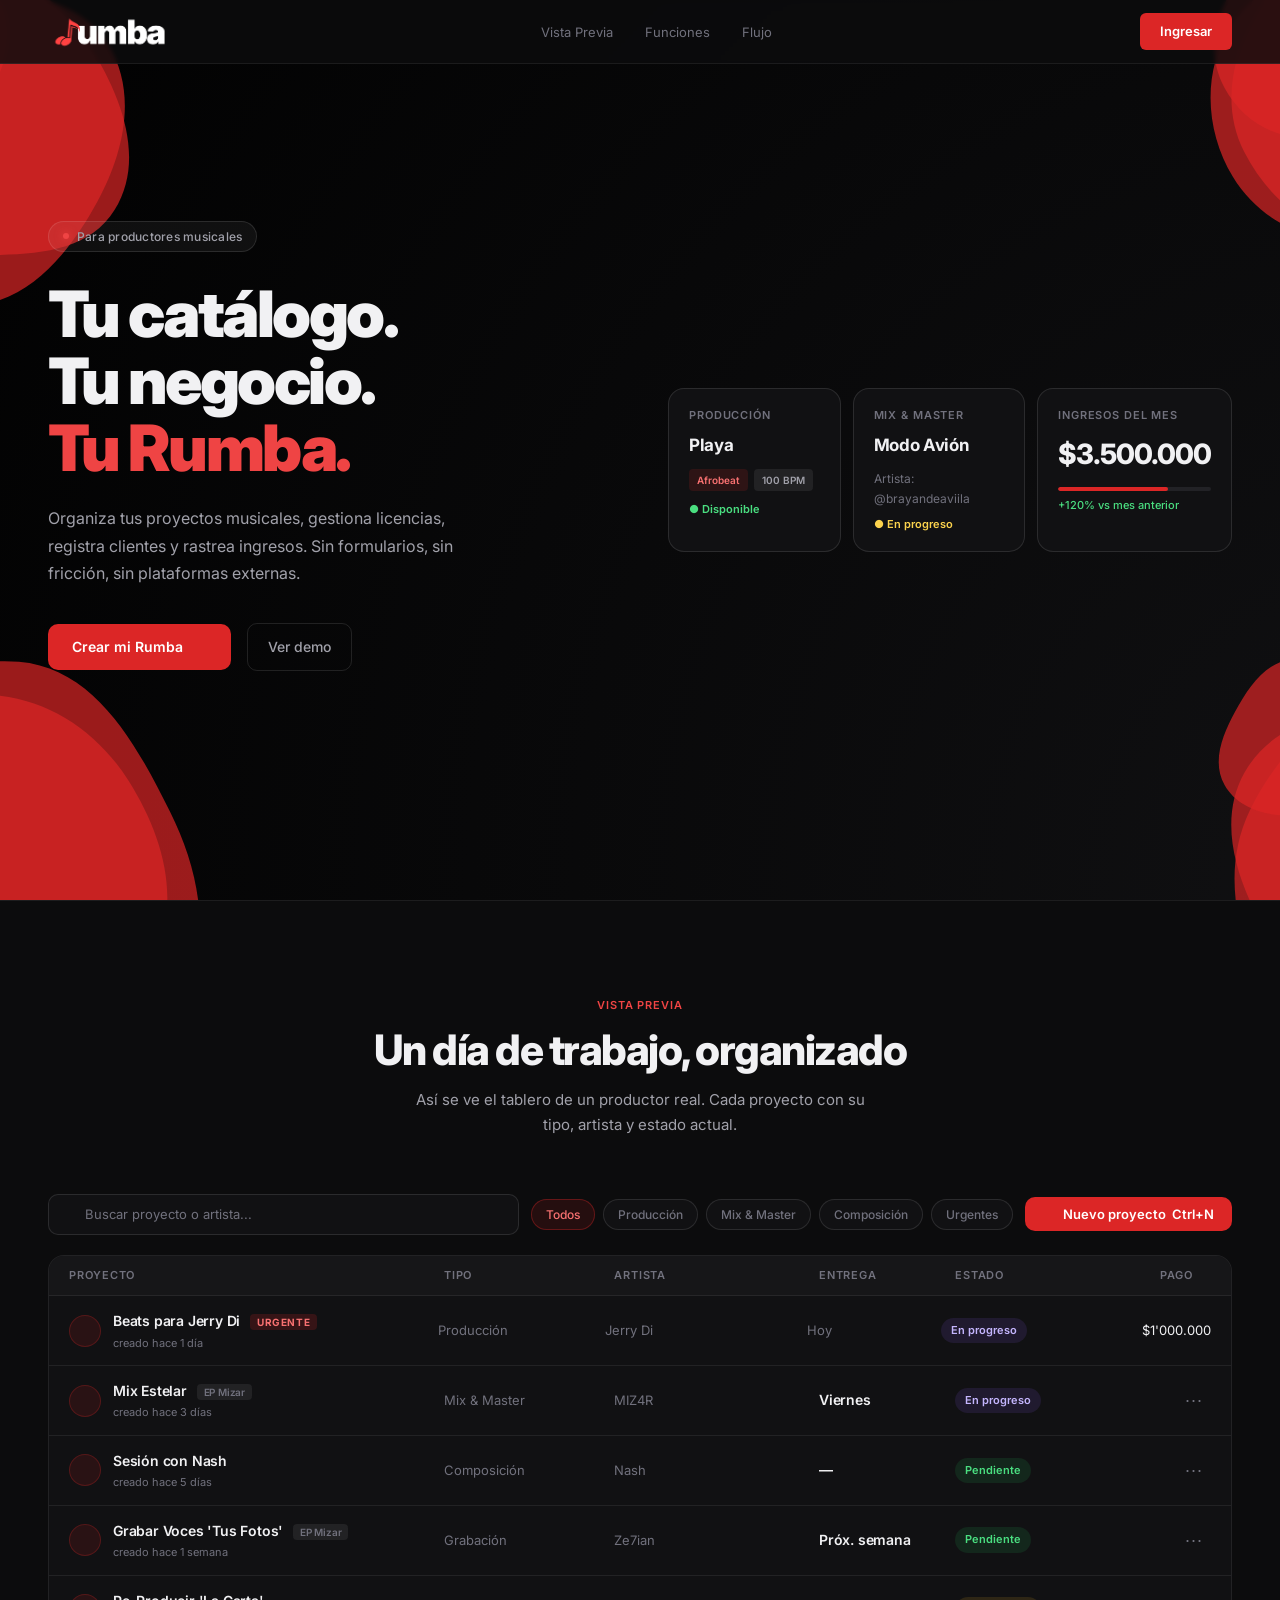
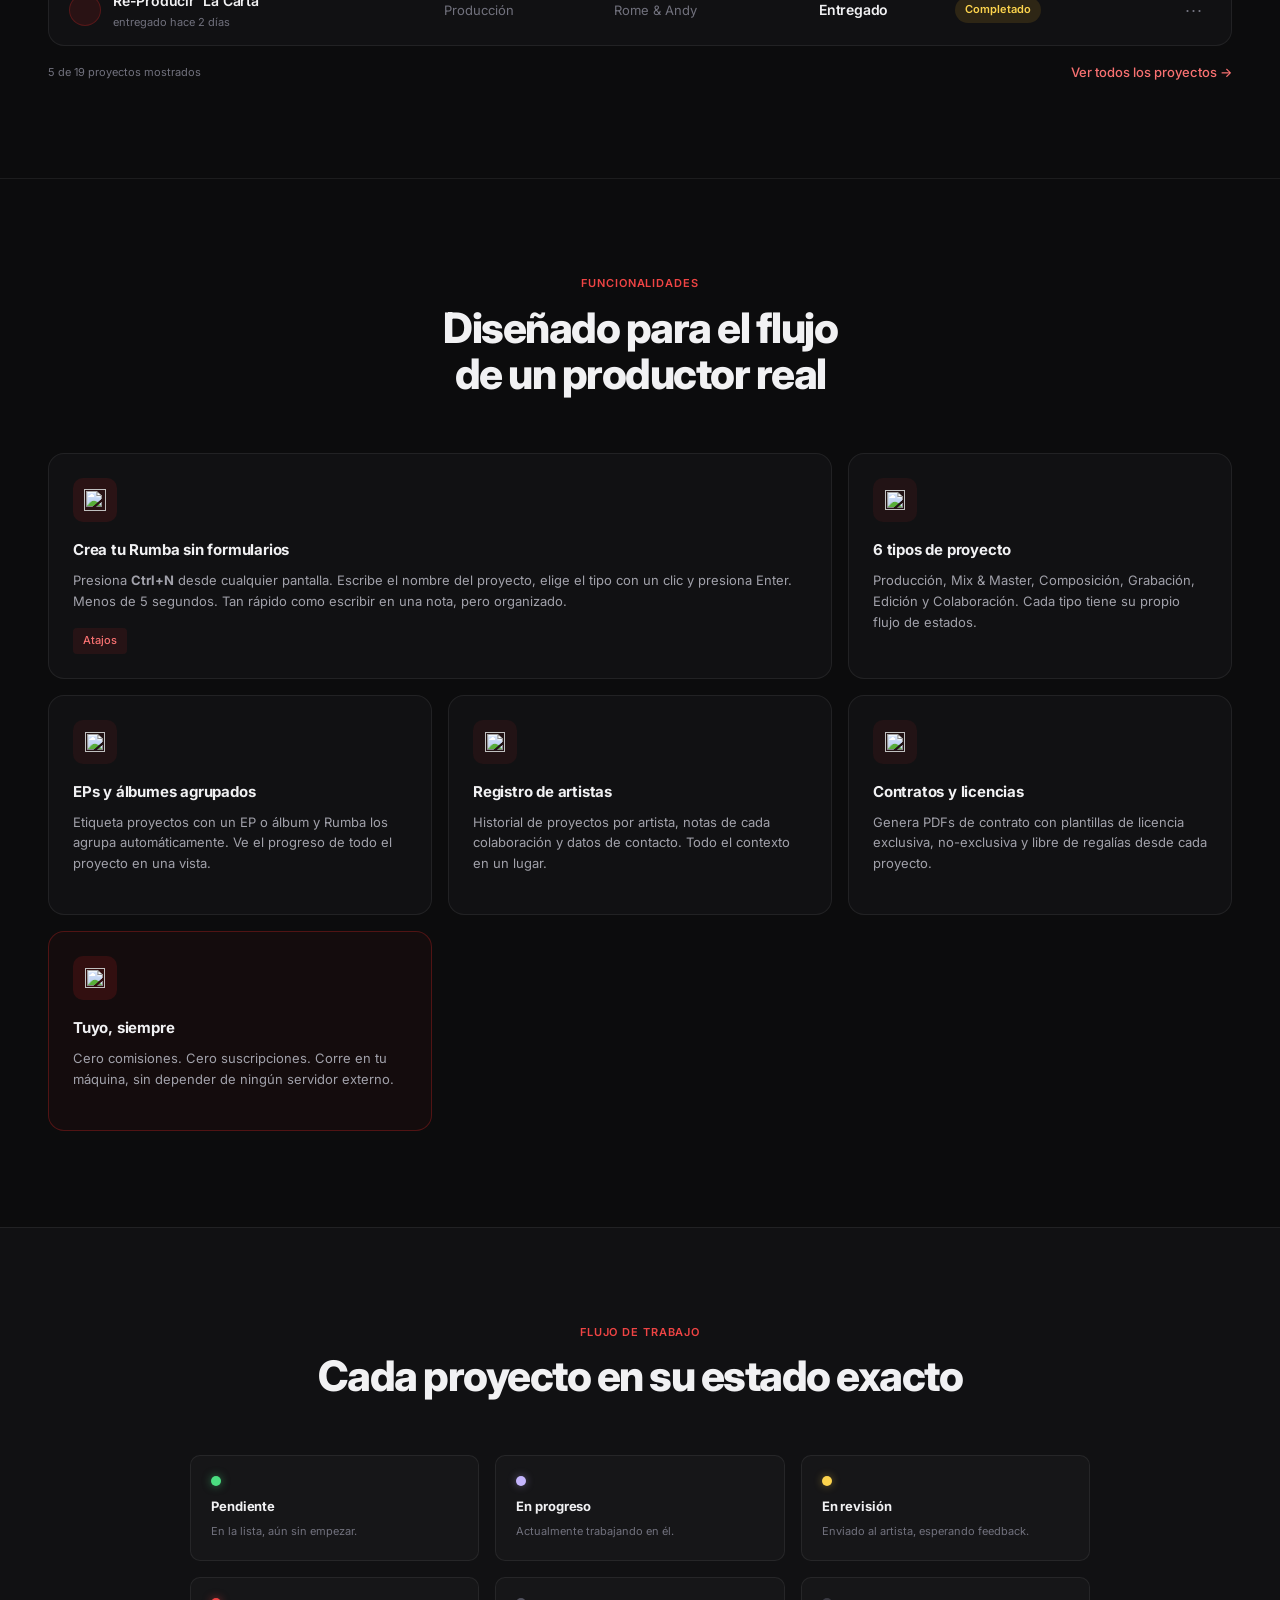
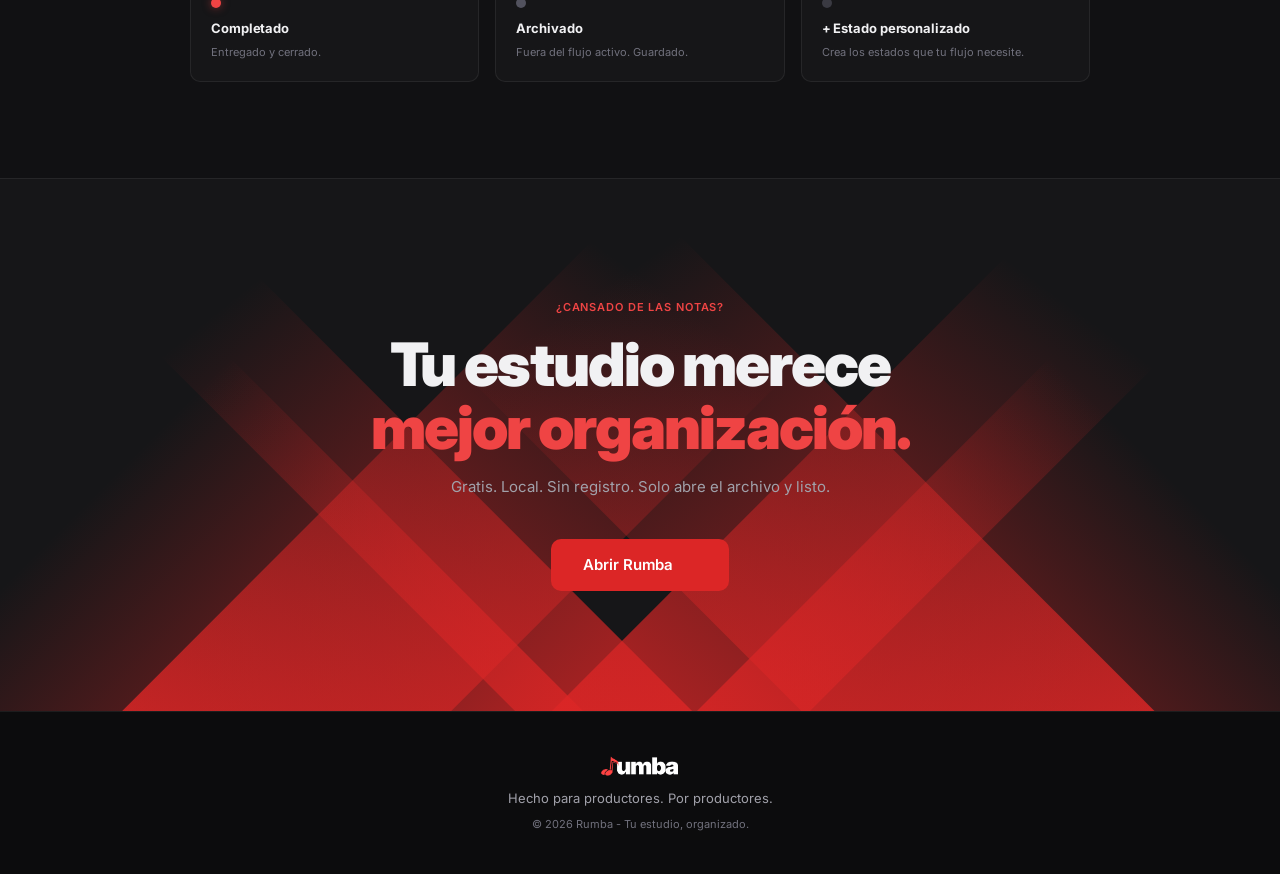
==== Rumba v1/index.html @ 4df3c46f "Primer commit - estructura inicial del proyecto" ====
<!DOCTYPE html>
<html lang="es">

<head>
  <meta charset="UTF-8" />
  <meta name="viewport" content="width=device-width, initial-scale=1.0" />
  <title>Rumba</title>
  <link href="https://fonts.googleapis.com/css2?family=Inter:wght@300;400;500;600;700;900&display=swap"
    rel="stylesheet" />
  <link rel="stylesheet" href="style.css" />
  <link rel="shortcut icon" href="favicon.png" type="image/x-icon">
</head>

<body>

  <!-- NAV -->
  <nav class="nav">
    <a href="#" class="nav-logo">
      <img class="logo-img" src="logo.png" alt="Rumba" />
    </a>
    <ul class="nav-links">
      <li><a href="#demo">Vista Previa</a></li>
      <li><a href="#features">Funciones</a></li>
      <li><a href="#states">Flujo</a></li>
    </ul>
    <a href="login.html" class="nav-cta">Ingresar</a>
    <button class="nav-hamburger" aria-label="Menú">&#9776;</button>
  </nav>

  <!-- HERO -->
  <section class="hero">
    <div class="hero-content">

      <div class="hero-badge">
        <span class="badge-dot"></span>
        <span>Para productores musicales</span>
      </div>

      <h1 class="hero-title">
        Tu catálogo.<br />
        Tu negocio.<br />
        <em>Tu Rumba.</em>
      </h1>

      <p class="hero-subtitle">
        Organiza tus proyectos musicales, gestiona licencias, registra clientes
        y rastrea ingresos. Sin formularios, sin fricción, sin plataformas externas.
      </p>

      <div class="hero-actions">
        <a href="login.html" class="btn-primary">
          <span>Crear mi Rumba</span>
          <img src="https://img.icons8.com/material/16/FFFFFF/chevron-right.png" alt=""
            style="width:16px;height:16px;" />
        </a>
        <a href="#demo" class="btn-ghost">Ver demo</a>
      </div>


    </div>

    <!-- nuevas tarjetas hero -->
    <div class="hero-visual">

      <div class="card-float card-1">
        <div class="label-eyebrow">Producción</div>
        <div class="card-beat-name">Playa</div>
        <div class="flex-row-wrap">
          <span class="tag tag-genre">Afrobeat</span>
          <span class="tag tag-bpm">100 BPM</span>
        </div>
        <div class="card-status status-available">● Disponible</div>
      </div>

      <div class="card-float card-2">
        <div class="label-eyebrow">Mix & Master</div>
        <div class="card-beat-name">Modo Avión</div>
        <div class="card-client">Artista: @brayandeaviila</div>
        <div class="card-status status-licensed">● En progreso</div>
      </div>

      <div class="card-float card-3">
        <div class="label-eyebrow">Ingresos del mes</div>
        <div class="card-stat-num">$3.500.000</div>
        <div class="card-stat-bar">
          <div class="bar-fill"></div>
        </div>
        <div class="card-stat-sub">+120% vs mes anterior</div>
      </div>

    </div>
  </section>

  <!-- VISTA PREVIA -->
  <!-- Demostracion (nada funcional) -->
  <section class="catalog-section" id="demo">
    <div class="section-header">
      <p class="label-eyebrow">Vista previa</p>
      <h2 class="section-title">Un día de trabajo, organizado</h2>
      <p class="section-desc">Así se ve el tablero de un productor real. Cada proyecto con su tipo, artista y estado
        actual.</p>
    </div>

    <div class="catalog-toolbar">
      <div class="search-bar">
        <img src="https://img.icons8.com/material/14/A1A1AA/search--v1.png" alt="" style="width:14px;height:14px;" />
        <span>Buscar proyecto o artista...</span>
      </div>
      <div class="filter-pills">
        <button class="pill pill-active">Todos</button>
        <button class="pill">Producción</button>
        <button class="pill">Mix & Master</button>
        <button class="pill">Composición</button>
        <button class="pill">Urgentes</button>
      </div>
      <!-- funcionlidad estrella  -->
      <button class="btn-add">
        <img src="https://img.icons8.com/material/14/FFFFFF/plus-math--v1.png" alt="" style="width:14px;height:14px;" />
        Nuevo proyecto
        <span class="kbd">Ctrl+N</span>
      </button>
    </div>

    <!-- tabla ejemplo catálogo -->
    <div class="catalog-table">
      <div class="table-head">
        <span>Proyecto</span>
        <span>Tipo</span>
        <span>Artista</span>
        <span>Entrega</span>
        <span>Estado</span>
        <span>Pago</span>
      </div>

      <!-- ejemplo proyecto urgente -->
      <div class="table-row">
        <div class="beat-info">
          <button class="play-btn" aria-label="Ver">
            <img src="https://img.icons8.com/material/10/F87171/music--v1.png" alt="" style="width:10px;height:10px;" />
          </button>
          <div>
            <div class="text-bold-sm">Beats para Jerry Di <span class="badge-urgent">Urgente</span></div>
            <div class="text-xs-muted beat-sub">creado hace 1 día</div>
          </div>
        </div>
        <span class="cell-muted">Producción</span>
        <span class="cell-muted">Jerry Di</span>
        <span class="cell-muted">Hoy</span>
        <span><span class="status-badge negotiation">En progreso</span></span>
        <span class="cell-cash">$1'000.000</span>
      </div>

      <!-- ejemplo proyecto mezcla master -->
      <div class="table-row">
        <div class="beat-info">
          <button class="play-btn" aria-label="Ver">
            <img src="https://img.icons8.com/material/10/F87171/music--v1.png" alt="" style="width:10px;height:10px;" />
          </button>
          <div>
            <div class="text-bold-sm">Mix Estelar <span class="badge-ep">EP Mizar</span></div>
            <div class="text-xs-muted beat-sub">creado hace 3 días</div>
          </div>
        </div>
        <span class="cell-muted">Mix & Master</span>
        <span class="cell-muted">MIZ4R</span>
        <span class="text-bold-sm">Viernes</span>
        <span><span class="status-badge negotiation">En progreso</span></span>
        <span class="cell-actions"><button class="action-btn">···</button></span>
      </div>

      <!-- ejemplo proyecto composición -->
      <div class="table-row">
        <div class="beat-info">
          <button class="play-btn" aria-label="Ver">
            <img src="https://img.icons8.com/material/10/F87171/music--v1.png" alt="" style="width:10px;height:10px;" />
          </button>
          <div>
            <div class="text-bold-sm">Sesión con Nash</div>
            <div class="text-xs-muted beat-sub">creado hace 5 días</div>
          </div>
        </div>
        <span class="cell-muted">Composición</span>
        <span class="cell-muted">Nash</span>
        <span class="text-bold-sm">—</span>
        <span><span class="status-badge available">Pendiente</span></span>
        <span class="cell-actions"><button class="action-btn">···</button></span>
      </div>

      <!-- ejemplo proyecto grabación -->
      <div class="table-row">
        <div class="beat-info">
          <button class="play-btn" aria-label="Ver">
            <img src="https://img.icons8.com/material/10/F87171/music--v1.png" alt="" style="width:10px;height:10px;" />
          </button>
          <div>
            <div class="text-bold-sm">Grabar Voces 'Tus Fotos' <span class="badge-ep">EP Mizar</span></div>
            <div class="text-xs-muted beat-sub">creado hace 1 semana</div>
          </div>
        </div>
        <span class="cell-muted">Grabación</span>
        <span class="cell-muted">Ze7ian</span>
        <span class="text-bold-sm">Próx. semana</span>
        <span><span class="status-badge available">Pendiente</span></span>
        <span class="cell-actions"><button class="action-btn">···</button></span>
      </div>

      <!-- entregado -->
      <div class="table-row">
        <div class="beat-info">
          <button class="play-btn" aria-label="Ver">
            <img src="https://img.icons8.com/material/10/F87171/music--v1.png" alt="" style="width:10px;height:10px;" />
          </button>
          <div>
            <div class="text-bold-sm">Re-Producir 'La Carta'</div>
            <div class="text-xs-muted beat-sub">entregado hace 2 días</div>
          </div>
        </div>
        <span class="cell-muted">Producción</span>
        <span class="cell-muted">Rome & Andy</span>
        <span class="text-bold-sm">Entregado</span>
        <span><span class="status-badge licensed">Completado</span></span>
        <span class="cell-actions"><button class="action-btn">···</button></span>
      </div>

    </div>

    <div class="catalog-footer">
      <span class="text-xs-muted">5 de 19 proyectos mostrados</span>
      <a href="#" class="link-more">Ver todos los proyectos →</a>
    </div>
  </section>

  <!-- funcionalidades -->
  <section class="features-section" id="features">
    <div class="section-header">
      <p class="label-eyebrow">Funcionalidades</p>
      <h2 class="section-title">Diseñado para el flujo<br />de un productor real</h2>
    </div>

    <div class="features-grid">

      <!-- control n -->
      <div class="feat-card feat-large">
        <div class="feat-icon-wrap" style="background:rgba(220,38,38,0.12);">
          <img src="https://img.icons8.com/material/22/DC2626/lightning-bolt--v1.png" alt=""
            style="width:22px;height:22px;" />
        </div>
        <h3>Crea tu Rumba sin formularios</h3>
        <p>Presiona <strong>Ctrl+N</strong> desde cualquier pantalla. Escribe el nombre del proyecto, elige el tipo con
          un clic y presiona Enter. Menos de 5 segundos. Tan rápido como escribir en una nota, pero organizado.</p>
        <div class="flex-row-wrap feat-tag-row">
          <span class="ftag">Atajos</span>
        </div>
      </div>

      <!-- 6 tipos de tarea -->
      <div class="feat-card">
        <div class="feat-icon-wrap" style="background:rgba(220,38,38,0.08);">
          <img src="https://img.icons8.com/material/20/DC2626/web-design--v1.png" alt=""
            style="width:20px;height:20px;" />
        </div>
        <h3>6 tipos de proyecto</h3>
        <p>Producción, Mix & Master, Composición, Grabación, Edición y Colaboración. Cada tipo tiene su propio flujo de
          estados.</p>
      </div>

      <!-- agrupación por EP o Album -->
      <div class="feat-card">
        <div class="feat-icon-wrap" style="background:rgba(220,38,38,0.08);">
          <img src="https://img.icons8.com/material/20/DC2626/stack-of-paper--v1.png" alt=""
            style="width:20px;height:20px;" />
        </div>
        <h3>EPs y álbumes agrupados</h3>
        <p>Etiqueta proyectos con un EP o álbum y Rumba los agrupa automáticamente. Ve el progreso de todo el proyecto
          en una vista.</p>
      </div>

      <!-- clientes -->
      <div class="feat-card">
        <div class="feat-icon-wrap" style="background:rgba(220,38,38,0.08);">
          <img src="https://img.icons8.com/material/20/DC2626/conference-call--v1.png" alt=""
            style="width:20px;height:20px;" />
        </div>
        <h3>Registro de artistas</h3>
        <p>Historial de proyectos por artista, notas de cada colaboración y datos de contacto. Todo el contexto en un
          lugar.</p>
      </div>

      <!-- licencias -->
      <div class="feat-card">
        <div class="feat-icon-wrap" style="background:rgba(220,38,38,0.08);">
          <img src="https://img.icons8.com/material/20/DC2626/google-docs--v1.png" alt=""
            style="width:20px;height:20px;" />
        </div>
        <h3>Contratos y licencias</h3>
        <p>Genera PDFs de contrato con plantillas de licencia exclusiva, no-exclusiva y libre de regalías desde cada
          proyecto.</p>
      </div>

      <!-- local (aún está por replantearse) -->
      <div class="feat-card feat-highlight">
        <div class="feat-icon-wrap" style="background:rgba(220,38,38,0.15);">
          <img src="https://img.icons8.com/material/20/DC2626/star--v1.png" alt="" style="width:20px;height:20px;" />
        </div>
        <h3>Tuyo, siempre</h3>
        <p>Cero comisiones. Cero suscripciones. Corre en tu máquina, sin depender de ningún servidor externo.</p>
      </div>

    </div>
  </section>

  <!-- ESTADOS DEL FLUJO DE TRABAJO -->
  <section class="states-section" id="states">
    <div class="section-header">
      <p class="label-eyebrow">Flujo de trabajo</p>
      <h2 class="section-title">Cada proyecto en su estado exacto</h2>
    </div>
    <div class="states-grid">
      <div class="state-card">
        <div class="state-dot dot-available"></div>
        <div class="state-name">Pendiente</div>
        <div class="text-xs-muted">En la lista, aún sin empezar.</div>
      </div>
      <div class="state-card">
        <div class="state-dot dot-negotiation"></div>
        <div class="state-name">En progreso</div>
        <div class="text-xs-muted">Actualmente trabajando en él.</div>
      </div>
      <div class="state-card">
        <div class="state-dot dot-licensed"></div>
        <div class="state-name">En revisión</div>
        <div class="text-xs-muted">Enviado al artista, esperando feedback.</div>
      </div>
      <div class="state-card">
        <div class="state-dot dot-exclusive"></div>
        <div class="state-name">Completado</div>
        <div class="text-xs-muted">Entregado y cerrado.</div>
      </div>
      <div class="state-card">
        <div class="state-dot dot-retired"></div>
        <div class="state-name">Archivado</div>
        <div class="text-xs-muted">Fuera del flujo activo. Guardado.</div>
      </div>
      <div class="state-card">
        <div class="state-dot dot-custom"></div>
        <div class="state-name">+ Estado personalizado</div>
        <div class="text-xs-muted">Crea los estados que tu flujo necesite.</div>
      </div>
    </div>
  </section>

  <!-- CTA FINAL -->
  <section class="cta-section">
    <div class="cta-content">
      <p class="label-eyebrow">¿Cansado de las notas?</p>
      <h2 class="cta-title">Tu estudio merece<br /><em>mejor organización.</em></h2>
      <p class="cta-desc">Gratis. Local. Sin registro. Solo abre el archivo y listo.</p>
      <div class="cta-actions">
        <a href="#" class="btn-primary btn-large">
          <span>Abrir Rumba</span>
          <img src="https://img.icons8.com/material/16/FFFFFF/chevron-right.png" alt=""
            style="width:16px;height:16px;" />
        </a>
      </div>
    </div>
  </section>

  <!-- FOOTER -->
  <footer class="footer">
    <a href="#" class="footer-logo">
      <img class="logo-img" src="logo.png" alt="Rumba" />
    </a>
    <p class="footer-tagline">Hecho para productores. Por productores.</p>
    <p class="footer-copy">© 2026 Rumba - Tu estudio, organizado.</p>
  </footer>

</body>

</html>
---- Rumba v1/style.css ----
/* ============================================
   RUMBA — style.css
   ============================================ */

/* --- VARIABLES & RESET --- */
:root {
  --red-600: #DC2626;
  --red-500: #EF4444;
  --red-400: #F87171;

  --gray-950: #0C0C0D;
  --gray-900: #111113;
  --gray-850: #161618;
  --gray-800: #1C1C1F;
  --gray-750: #222226;
  --gray-600: #3A3A42;
  --gray-500: #52525E;
  --gray-400: #71717D;
  --gray-300: #A1A1AA;

  --bg: var(--gray-950);
  --bg-card: var(--gray-900);
  --bg-surface: var(--gray-850);
  --bg-hover: var(--gray-800);
  --border: rgba(255, 255, 255, 0.07);
  --border-mid: rgba(255, 255, 255, 0.11);
  --text-primary: #F1F1F3;
  --text-secondary: var(--gray-300);
  --text-muted: var(--gray-400);
  --accent: var(--red-600);
  --accent-hover: var(--red-500);

  --available-bg: rgba(34, 197, 94, 0.12);
  --available-text: #4ADE80;
  --licensed-bg: rgba(251, 191, 36, 0.12);
  --licensed-text: #FCD34D;
  --exclusive-bg: rgba(220, 38, 38, 0.14);
  --exclusive-text: #F87171;
  --negotiation-bg: rgba(139, 92, 246, 0.12);
  --negotiation-text: #C4B5FD;

  --font: 'Inter', sans-serif;
  --section-pad: 96px 48px;
  --radius-sm: 6px;
  --radius-md: 10px;
  --radius-lg: 16px;
}

*,
*::before,
*::after {
  box-sizing: border-box;
  margin: 0;
  padding: 0;
}

html {
  scroll-behavior: smooth;
}

body {
  font-family: var(--font);
  background: var(--bg);
  color: var(--text-primary);
  font-size: 15px;
  line-height: 1.6;
  -webkit-font-smoothing: antialiased;
  overflow-x: hidden;
}

a {
  text-decoration: none;
  color: inherit;
}

ul {
  list-style: none;
}


/* --- CLASES GLOBALES REUTILIZABLES --- */

/* Etiqueta superior: eyebrow de sección y label de card */
.label-eyebrow {
  font-size: 11px;
  font-weight: 600;
  text-transform: uppercase;
  letter-spacing: 0.08em;
  color: var(--text-muted);
  margin-bottom: 8px;
}

/* Texto bold pequeño: títulos de beat y precios en tabla */
.text-bold-sm {
  font-size: 14px;
  font-weight: 600;
  letter-spacing: -0.2px;
}

/* Texto pequeño muted: subtítulos, conteos, info secundaria */
.text-xs-muted {
  font-size: 11px;
  color: var(--text-muted);
  line-height: 1.5;
}

/* Fila flex con wrap: tags de card y tags de features */
.flex-row-wrap {
  display: flex;
  flex-wrap: wrap;
  gap: 6px;
  margin-bottom: 10px;
}

/* Logo imagen: nav, footer y hero — solo sobreescribe height donde necesites */
.logo-img {
  width: auto;
  display: block;
}


/* --- NAV --- */
.nav {
  position: fixed;
  top: 0;
  left: 0;
  right: 0;
  z-index: 100;
  display: flex;
  align-items: center;
  justify-content: space-between;
  padding: 0 48px;
  height: 64px;
  background: rgba(12, 12, 13, 0.85);
  backdrop-filter: blur(2px);
  -webkit-backdrop-filter: blur(2px);
  border-bottom: 1px solid var(--border);
}

.nav-logo .logo-img {
  height: 40px;
}

.nav-links {
  display: flex;
  gap: 32px;
}

.nav-links a {
  font-size: 13px;
  color: var(--text-muted);
  transition: color 0.1s;
}

.nav-links a:hover {
  color: var(--text-primary);
}

.nav-hamburger {
  display: none;
  background: none;
  border: none;
  color: var(--text-primary);
  font-size: 20px;
  cursor: pointer;
}


/* --- BOTONES --- */
.nav-cta,
.btn-primary,
.btn-add {
  font-family: Inter;
  font-weight: 600;
  background: var(--accent);
  color: #fff;
  border: none;
  cursor: pointer;
  transition: background 0.1s;
}

.nav-cta:hover,
.btn-primary:hover,
.btn-add:hover {
  background: var(--accent-hover);
}

.nav-cta {
  font-size: 13px;
  padding: 8px 20px;
  border-radius: var(--radius-sm);
}

.btn-primary {
  display: inline-flex;
  align-items: center;
  gap: 8px;
  font-size: 14px;
  padding: 12px 24px;
  border-radius: var(--radius-md);
}

.btn-primary.btn-large {
  font-size: 15px;
  padding: 14px 32px;
}

.btn-add {
  display: flex;
  align-items: center;
  gap: 6px;
  font-size: 13px;
  padding: 9px 18px;
  border-radius: var(--radius-md);
  white-space: nowrap;
}

.btn-ghost {
  font-size: 14px;
  font-weight: 500;
  padding: 12px 20px;
  color: var(--text-secondary);
  background: transparent;
  border: 1px solid var(--border-mid);
  border-radius: var(--radius-md);
  transition: color 0.2s, border-color 0.2s, background 0.2s;
}

.btn-ghost:hover {
  color: var(--text-primary);
  border-color: var(--gray-600);
  background: rgba(255, 255, 255, 0.04);
}


/* --- HERO --- */
/* backgroundimg1: 16:9, mínimo 1920×1080px */
.hero {
  position: relative;
  min-height: 100vh;
  display: flex;
  align-items: center;
  padding: 120px 48px 80px;
  gap: 60px;
  overflow: hidden;
  background: url('backgroundimg1.svg') center/cover no-repeat;
}

.hero-content {
  position: relative;
  z-index: 1;
  flex: 1;
  max-width: 560px;
}

.hero-badge {
  display: inline-flex;
  align-items: center;
  gap: 8px;
  font-size: 12px;
  font-weight: 500;
  letter-spacing: 0.02em;
  color: var(--text-secondary);
  background: rgba(255, 255, 255, 0.05);
  border: 1px solid var(--border-mid);
  padding: 5px 14px;
  border-radius: 20px;
  margin-bottom: 28px;
}

.badge-dot {
  width: 6px;
  height: 6px;
  border-radius: 50%;
  background: var(--red-500);
  box-shadow: 0 0 8px var(--red-500);
}

.hero-title {
  font-size: clamp(42px, 5vw, 68px);
  font-weight: 900;
  line-height: 1.05;
  letter-spacing: -2.5px;
  margin-bottom: 24px;
}

.hero-title em {
  font-style: normal;
  color: var(--red-500);
}

.hero-subtitle {
  font-size: 16px;
  color: var(--text-secondary);
  line-height: 1.7;
  max-width: 440px;
  margin-bottom: 36px;
}

.hero-actions {
  display: flex;
  align-items: center;
  gap: 16px;
  margin-bottom: 48px;
}

.hero-stats {
  display: flex;
  align-items: center;
}

.hstat {
  display: flex;
  flex-direction: column;
  padding: 0 28px;
}

.hstat:first-child {
  padding-left: 0;
}

.hstat strong {
  font-size: 24px;
  font-weight: 700;
  letter-spacing: -0.5px;
}

.hstat span {
  font-size: 12px;
  color: var(--text-muted);
  margin-top: 2px;
}

.hstat-divider {
  width: 1px;
  height: 36px;
  background: var(--border-mid);
}

/* Bloque logo + frase hero */
.hero-visual-logo {
  margin-top: 15px;
  display: flex;
  flex-direction: column;
  gap: 10px;
  align-items: center;
}

.hero-visual-logo .logo-img {
  height: 50px;
}

/* Tarjetas hero */
.hero-visual {
  position: relative;
  z-index: 1;
  flex: 1;
  display: flex;
  flex-direction: row;
  gap: 12px;
  max-width: 880px;
}

.card-float {
  padding: 18px 20px;
  width: 100%;
  background: var(--bg-card);
  border: 1px solid var(--border-mid);
  border-radius: var(--radius-lg);
}

/* .label-eyebrow cubre .card-label */
.card-beat-name {
  font-size: 17px;
  font-weight: 700;
  letter-spacing: -0.3px;
  margin-bottom: 10px;
}

/* .flex-row-wrap cubre .card-meta */
.card-status {
  font-size: 11px;
  font-weight: 600;
}

.card-client {
  font-size: 12px;
  color: var(--text-muted);
  margin-bottom: 8px;
}

.card-desc {
  color: var(--gray-300);
  font-size: 14px;
  font-weight: 600;
  margin-top: 8px;
}

.card-stat-num {
  font-size: 28px;
  font-weight: 800;
  letter-spacing: -1px;
  margin-bottom: 10px;
}

.card-stat-bar {
  height: 4px;
  background: var(--gray-750);
  border-radius: 2px;
  overflow: hidden;
  margin-bottom: 6px;
}

.bar-fill {
  height: 100%;
  width: 72%;
  background: var(--red-600);
  border-radius: 2px;
}

.card-stat-sub {
  font-size: 11px;
  font-weight: 500;
  color: #4ADE80;
}

.status-available {
  color: #4ADE80;
}

.status-licensed {
  color: #FCD34D;
}

.badge-urgent {
  font-size: 10px;
  font-weight: 700;
  text-transform: uppercase;
  letter-spacing: 0.06em;
  padding: 2px 7px;
  border-radius: 4px;
  margin-left: 6px;
  background: rgba(220, 38, 38, 0.18);
  color: var(--red-400);
}

/* Badge de EP/álbum inline */
.badge-ep {
  font-size: 10px;
  font-weight: 600;
  padding: 2px 7px;
  border-radius: 4px;
  margin-left: 6px;
  background: rgba(255, 255, 255, 0.07);
  color: var(--text-muted);
}

.tag {
  font-size: 10px;
  font-weight: 600;
  padding: 3px 8px;
  border-radius: 4px;
}

.tag-genre {
  background: rgba(220, 38, 38, 0.14);
  color: var(--red-400);
}

.tag-key,
.tag-bpm {
  background: rgba(255, 255, 255, 0.07);
  color: var(--text-secondary);
}


/* --- ENCABEZADOS DE SECCIÓN --- */
.section-header {
  text-align: center;
  margin-bottom: 56px;
}

/* .label-eyebrow cubre .section-eyebrow — sobreescribe color a rojo */
.section-header .label-eyebrow {
  color: var(--red-500);
  margin-bottom: 12px;
}

.section-title {
  font-size: clamp(28px, 3.5vw, 42px);
  font-weight: 800;
  letter-spacing: -1.5px;
  line-height: 1.1;
  margin-bottom: 14px;
}

.section-desc {
  font-size: 15px;
  color: var(--text-secondary);
  max-width: 460px;
  margin: 0 auto;
  line-height: 1.7;
}


/* --- CATÁLOGO --- */
.catalog-section {
  padding: var(--section-pad);
  border-top: 1px solid var(--border);
}

.catalog-toolbar {
  display: flex;
  align-items: center;
  gap: 12px;
  margin-bottom: 20px;
  flex-wrap: wrap;
}

.search-bar {
  display: flex;
  align-items: center;
  gap: 8px;
  flex: 1;
  min-width: 200px;
  padding: 9px 14px;
  font-size: 13px;
  color: var(--text-muted);
  cursor: text;
  background: var(--bg-card);
  border: 1px solid var(--border-mid);
  border-radius: var(--radius-md);
}

.filter-pills {
  display: flex;
  gap: 8px;
}

.pill {
  font-family: Inter;
  font-size: 12px;
  font-weight: 500;
  padding: 7px 14px;
  cursor: pointer;
  background: var(--bg-card);
  color: var(--text-muted);
  border: 1px solid var(--border-mid);
  border-radius: 20px;
  transition: color 0.15s, border-color 0.15s, background 0.15s;
}

.pill:hover {
  color: var(--text-primary);
  border-color: var(--gray-600);
}

.pill-active {
  background: rgba(220, 38, 38, 0.12);
  border-color: rgba(220, 38, 38, 0.35);
  color: var(--red-400);
}

.catalog-table {
  background: var(--bg-card);
  border: 1px solid var(--border);
  border-radius: var(--radius-lg);
  overflow: hidden;
}

.table-head,
.table-row {
  display: grid;
  grid-template-columns: 2.2fr 1fr 1.2fr 0.8fr 1.2fr 0.3fr;
  padding: 11px 20px;
}

.table-head {
  background: var(--bg-surface);
  border-bottom: 1px solid var(--border);
  font-size: 11px;
  font-weight: 600;
  text-transform: uppercase;
  letter-spacing: 0.07em;
  color: var(--text-muted);
}

.table-row {
  align-items: center;
  border-bottom: 1px solid var(--border);
  font-size: 13px;
  padding: 14px 20px;
  transition: background 0.15s;
}

.table-row:last-child {
  border-bottom: none;
}

.table-row:hover {
  background: rgba(255, 255, 255, 0.03);
}

.beat-info {
  display: flex;
  align-items: center;
  gap: 12px;
}

.play-btn {
  width: 32px;
  height: 32px;
  border-radius: 50%;
  flex-shrink: 0;
  cursor: pointer;
  padding-left: 2px;
  display: flex;
  align-items: center;
  justify-content: center;
  background: rgba(220, 38, 38, 0.12);
  border: 1px solid rgba(220, 38, 38, 0.25);
  color: var(--red-400);
  transition: background 0.15s;
}

.play-btn:hover {
  background: rgba(220, 38, 38, 0.25);
}

/* .text-bold-sm cubre .beat-title y .cell-price */
/* .text-xs-muted cubre .beat-sub */
.beat-sub {
  margin-top: 2px;
}

.cell-muted {
  color: var(--text-muted);
}

.cell-actions {
  text-align: right;
}

.status-badge {
  display: inline-block;
  font-size: 11px;
  font-weight: 600;
  padding: 4px 10px;
  border-radius: 20px;
}

.status-badge.available {
  background: var(--available-bg);
  color: var(--available-text);
}

.status-badge.licensed {
  background: var(--licensed-bg);
  color: var(--licensed-text);
}

.status-badge.exclusive {
  background: var(--exclusive-bg);
  color: var(--exclusive-text);
}

.status-badge.negotiation {
  background: var(--negotiation-bg);
  color: var(--negotiation-text);
}

.action-btn {
  background: none;
  border: none;
  color: var(--text-muted);
  font-size: 18px;
  cursor: pointer;
  padding: 4px 8px;
  border-radius: var(--radius-sm);
  letter-spacing: 1px;
  transition: background 0.15s, color 0.15s;
}

.action-btn:hover {
  background: var(--bg-hover);
  color: var(--text-primary);
}

.catalog-footer {
  display: flex;
  align-items: center;
  justify-content: space-between;
  margin-top: 16px;
}

/* .text-xs-muted cubre .catalog-count */
.link-more {
  font-size: 13px;
  font-weight: 500;
  color: var(--red-400);
  transition: color 0.15s;
}

.link-more:hover {
  color: var(--red-500);
}


/* --- FUNCIONALIDADES --- */
.features-section {
  padding: var(--section-pad);
  border-top: 1px solid var(--border);
}

.features-grid {
  display: grid;
  grid-template-columns: repeat(3, 1fr);
  gap: 16px;
}

.feat-card {
  padding: 24px;
  background: var(--bg-card);
  border: 1px solid var(--border);
  border-radius: var(--radius-lg);
  transition: border-color 0.2s, background 0.2s;
}

.feat-card:hover {
  border-color: var(--border-mid);
  background: var(--bg-surface);
}

.feat-large {
  grid-column: span 2;
}

.feat-highlight {
  border-color: rgba(220, 38, 38, 0.3);
  background: rgba(220, 38, 38, 0.04);
}

.feat-highlight:hover {
  border-color: rgba(220, 38, 38, 0.5);
  background: rgba(220, 38, 38, 0.07);
}

.feat-icon-wrap {
  width: 44px;
  height: 44px;
  border-radius: var(--radius-md);
  display: flex;
  align-items: center;
  justify-content: center;
  margin-bottom: 16px;
}

.feat-card h3 {
  font-size: 15px;
  font-weight: 700;
  letter-spacing: -0.2px;
  margin-bottom: 8px;
}

.feat-card p {
  font-size: 13px;
  color: var(--text-secondary);
  line-height: 1.6;
  margin-bottom: 16px;
}

/* .flex-row-wrap cubre .feat-tag-row — solo ajusta el gap */
.feat-tag-row {
  gap: 8px;
  margin-bottom: 0;
}

.ftag {
  font-size: 11px;
  font-weight: 500;
  padding: 4px 10px;
  background: rgba(220, 38, 38, 0.1);
  color: var(--red-400);
  border-radius: 4px;
}


/* --- ESTADOS DE LICENCIA --- */
.states-section {
  padding: var(--section-pad);
  border-top: 1px solid var(--border);
  background: var(--bg-card);
}

.states-grid {
  display: grid;
  grid-template-columns: repeat(3, 1fr);
  gap: 16px;
  max-width: 900px;
  margin: 0 auto;
}

.state-card {
  padding: 20px;
  display: flex;
  flex-direction: column;
  gap: 6px;
  background: var(--bg-surface);
  border: 1px solid var(--border);
  border-radius: var(--radius-md);
  transition: border-color 0.2s;
}

.state-card:hover {
  border-color: var(--border-mid);
}

.state-dot {
  width: 10px;
  height: 10px;
  border-radius: 50%;
  margin-bottom: 4px;
}

.dot-available {
  background: #4ADE80;
  box-shadow: 0 0 8px rgba(74, 222, 128, 0.5);
}

.dot-licensed {
  background: #FCD34D;
  box-shadow: 0 0 8px rgba(252, 211, 77, 0.4);
}

.dot-exclusive {
  background: var(--red-500);
  box-shadow: 0 0 8px rgba(239, 68, 68, 0.5);
}

.dot-negotiation {
  background: #C4B5FD;
  box-shadow: 0 0 8px rgba(196, 181, 253, 0.4);
}

.dot-retired {
  background: var(--gray-500);
}

.dot-custom {
  background: var(--gray-600);
}

.state-name {
  font-size: 13px;
  font-weight: 700;
  letter-spacing: -0.1px;
}

/* .text-xs-muted cubre .state-desc */


/* --- CTA FINAL --- */
/* backgroundimg2: 16:9, mínimo 1920×1080px */
.cta-section {
  padding: 120px 48px;
  text-align: center;
  position: relative;
  overflow: hidden;
  border-top: 1px solid var(--border);
  background: url('backgroundimg2.svg') center/cover no-repeat;
}

.cta-content {
  position: relative;
  z-index: 1;
}

/* .label-eyebrow + color rojo cubre .cta-eyebrow */
.cta-section .label-eyebrow {
  color: var(--red-500);
  margin-bottom: 16px;
}

.cta-title {
  font-size: clamp(36px, 5vw, 60px);
  font-weight: 900;
  letter-spacing: -2px;
  line-height: 1.05;
  margin-bottom: 16px;
}

.cta-title em {
  font-style: normal;
  color: var(--red-500);
}

.cta-desc {
  font-size: 15px;
  color: var(--text-secondary);
  margin-bottom: 40px;
}

.cta-actions {
  display: flex;
  justify-content: center;
}


/* --- FOOTER --- */
.footer {
  padding: 40px 48px;
  border-top: 1px solid var(--border);
  display: flex;
  flex-direction: column;
  align-items: center;
  text-align: center;
  gap: 8px;
}

.footer-logo .logo-img {
  height: 28px;
}

.footer-tagline {
  font-size: 13px;
  color: var(--text-secondary);
}

.footer-copy {
  font-size: 11px;
  color: var(--text-muted);
}


/* --- RESPONSIVE --- */
@media (max-width: 960px) {
  :root {
    --section-pad: 72px 28px;
  }

  .nav {
    padding: 0 28px;
  }

  .nav-links {
    display: none;
  }

  .nav-hamburger {
    display: block;
  }

  .hero {
    flex-direction: column;
    padding: 100px 28px 64px;
    text-align: center;
    min-height: auto;
  }

  .hero-content {
    max-width: 100%;
  }

  .hero-subtitle {
    max-width: 100%;
    margin: 0 auto 36px;
  }

  .hero-actions {
    justify-content: center;
  }

  .hero-visual {
    display: none;
  }

  .features-grid {
    grid-template-columns: 1fr;
  }

  .feat-large {
    grid-column: span 1;
  }

  .states-grid {
    grid-template-columns: repeat(2, 1fr);
  }

  .table-head,
  .table-row {
    grid-template-columns: 2.2fr 1fr 1fr 0.8fr 1.1fr 1fr;
  }

  /* Columna de pago en tabla */
  .cell-cash {
    display: flex;
    align-items: center;
    gap: 5px;
    font-size: 14px;
    font-weight: 600;
    color: #4ADE80;
  }

  .cell-cash::before {
    content: '';
    display: inline-block;
    width: 14px;
    height: 14px;
    background: url('https://img.icons8.com/material/14/4ADE80/dollar-coin--v1.png') center/contain no-repeat;
  }

  .cell-cash--pending {
    color: var(--text-muted);
  }

  .cell-cash--pending::before {
    background-image: url('https://img.icons8.com/material/14/71717D/dollar-coin--v1.png');
  }

  .table-head span:nth-child(n+4),
  .table-row>*:nth-child(n+4) {
    display: none;
  }

  .catalog-toolbar {
    flex-direction: column;
    align-items: stretch;
  }

  .filter-pills {
    overflow-x: auto;
    padding-bottom: 4px;
  }

  .cta-section {
    padding: 80px 28px;
  }

  .footer {
    padding: 32px 28px;
  }
}

@media (max-width: 560px) {
  .states-grid {
    grid-template-columns: 1fr;
  }

  .hero-title {
    letter-spacing: -1.5px;
  }

  .hstat {
    padding: 0 16px;
  }
}
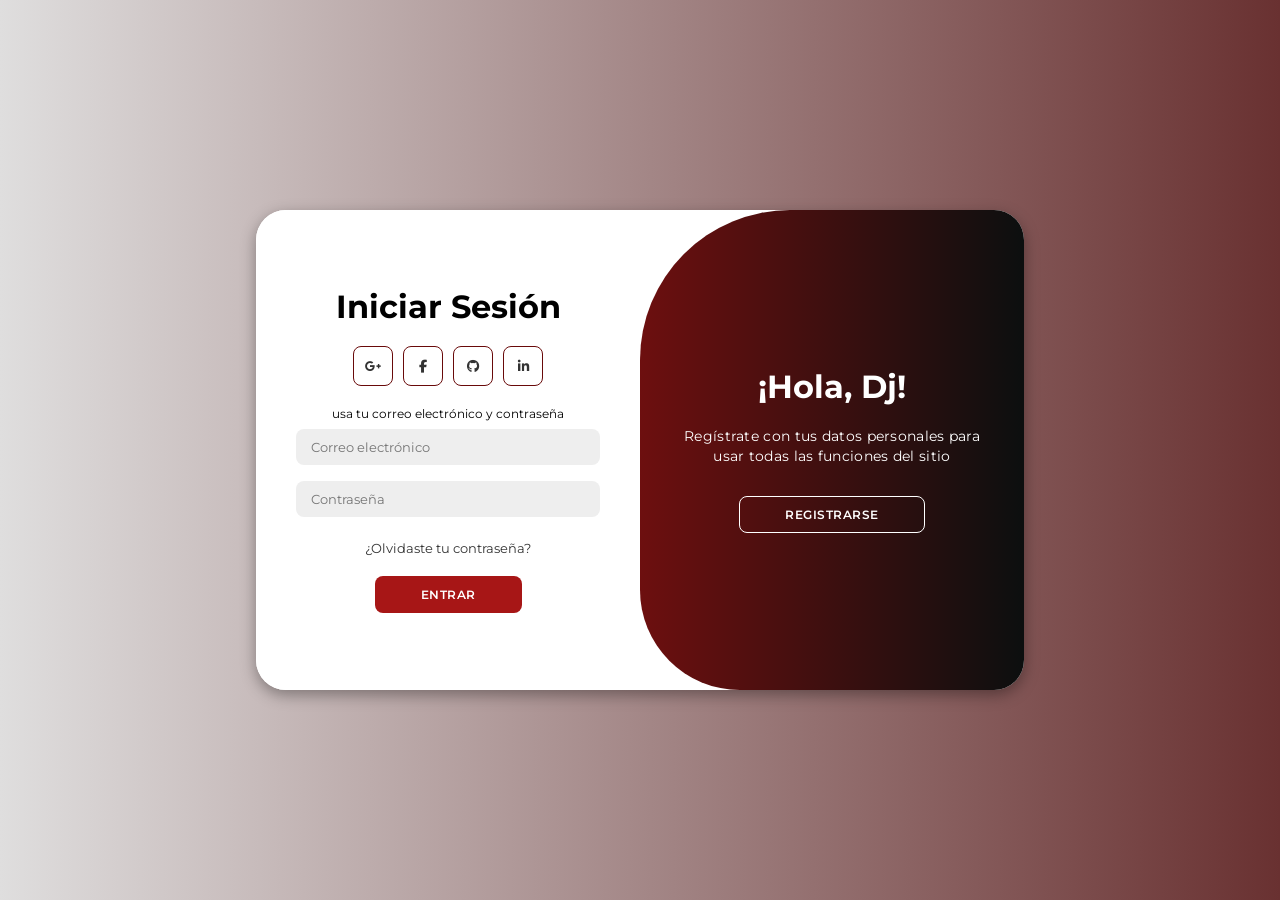
==== commit 4da71a07: "Seguridad de inicio v1" ====
--- a/Rumba v1/index.html
+++ b/Rumba v1/index.html
@@ -12,7 +12,14 @@
 </head>
 
 <body>
-
+  <button onclick="logout()">Cerrar sesión</button>
+
+  <script>
+    function logout() {
+      localStorage.removeItem("usuarioActivo");
+      window.location.href = "login.html";
+    }
+  </script>
   <!-- NAV -->
   <nav class="nav">
     <a href="#" class="nav-logo">
@@ -374,6 +381,14 @@
     <p class="footer-copy">© 2026 Rumba - Tu estudio, organizado.</p>
   </footer>
 
+  <script>
+    const usuarioActivo = localStorage.getItem("usuarioActivo");
+
+    if (!usuarioActivo) {
+      window.location.href = "login.html";
+    }
+  </script>
+
 </body>
 
 </html>
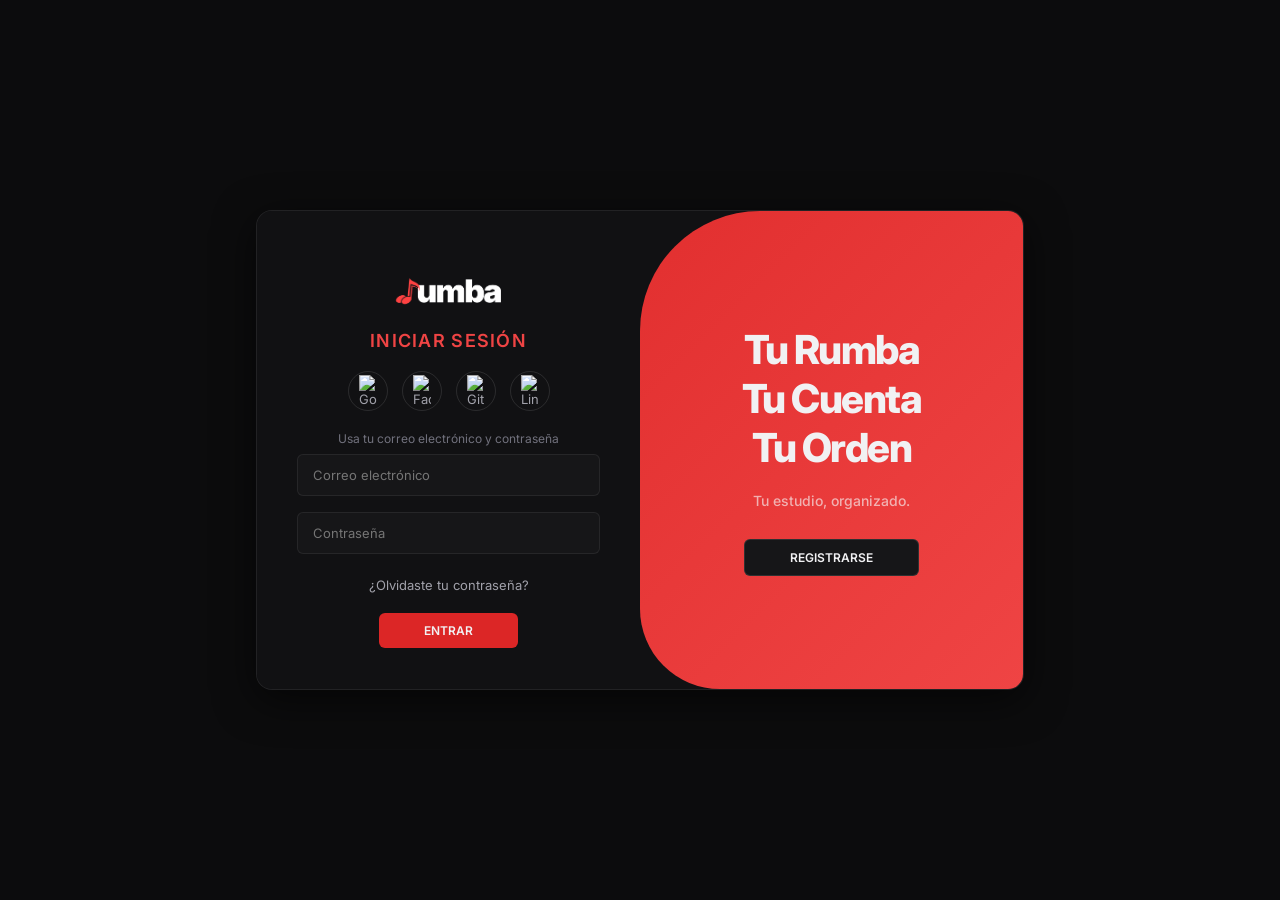
==== commit 662c47fb: "Ajustando login con estilo uniforme al index, arreglos varios en scripts" ====
--- a/Rumba v1/index.html
+++ b/Rumba v1/index.html
@@ -12,14 +12,7 @@
 </head>
 
 <body>
-  <button onclick="logout()">Cerrar sesión</button>
-
-  <script>
-    function logout() {
-      localStorage.removeItem("usuarioActivo");
-      window.location.href = "login.html";
-    }
-  </script>
+
   <!-- NAV -->
   <nav class="nav">
     <a href="#" class="nav-logo">
@@ -30,8 +23,10 @@
       <li><a href="#features">Funciones</a></li>
       <li><a href="#states">Flujo</a></li>
     </ul>
-    <a href="login.html" class="nav-cta">Ingresar</a>
+    <!-- <a href="login.html" class="nav-cta">Ingresar</a> -->
+    <a onclick="logout()" class="nav-cta">Cerrar sesión</a>
     <button class="nav-hamburger" aria-label="Menú">&#9776;</button>
+
   </nav>
 
   <!-- HERO -->
@@ -381,13 +376,8 @@
     <p class="footer-copy">© 2026 Rumba - Tu estudio, organizado.</p>
   </footer>
 
-  <script>
-    const usuarioActivo = localStorage.getItem("usuarioActivo");
-
-    if (!usuarioActivo) {
-      window.location.href = "login.html";
-    }
-  </script>
+
+  <script src="Java/index.js"></script>
 
 </body>
 
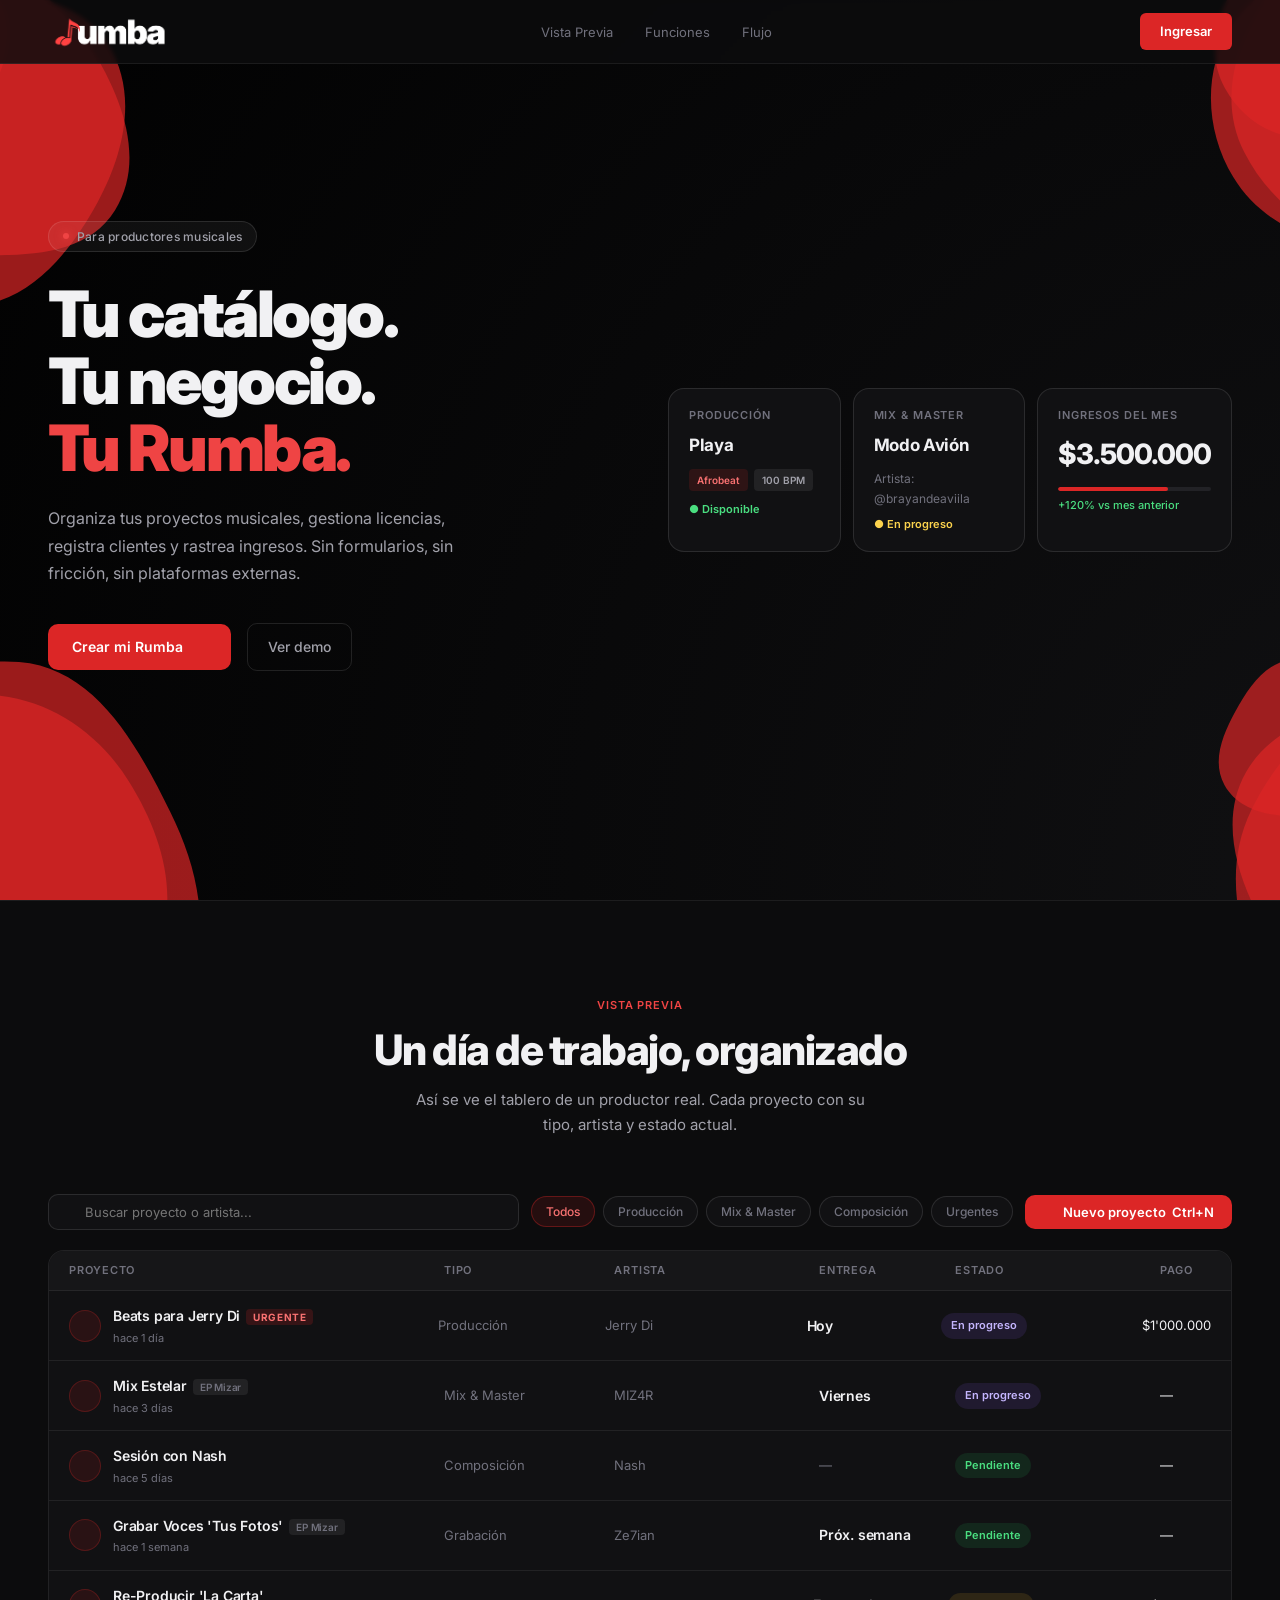
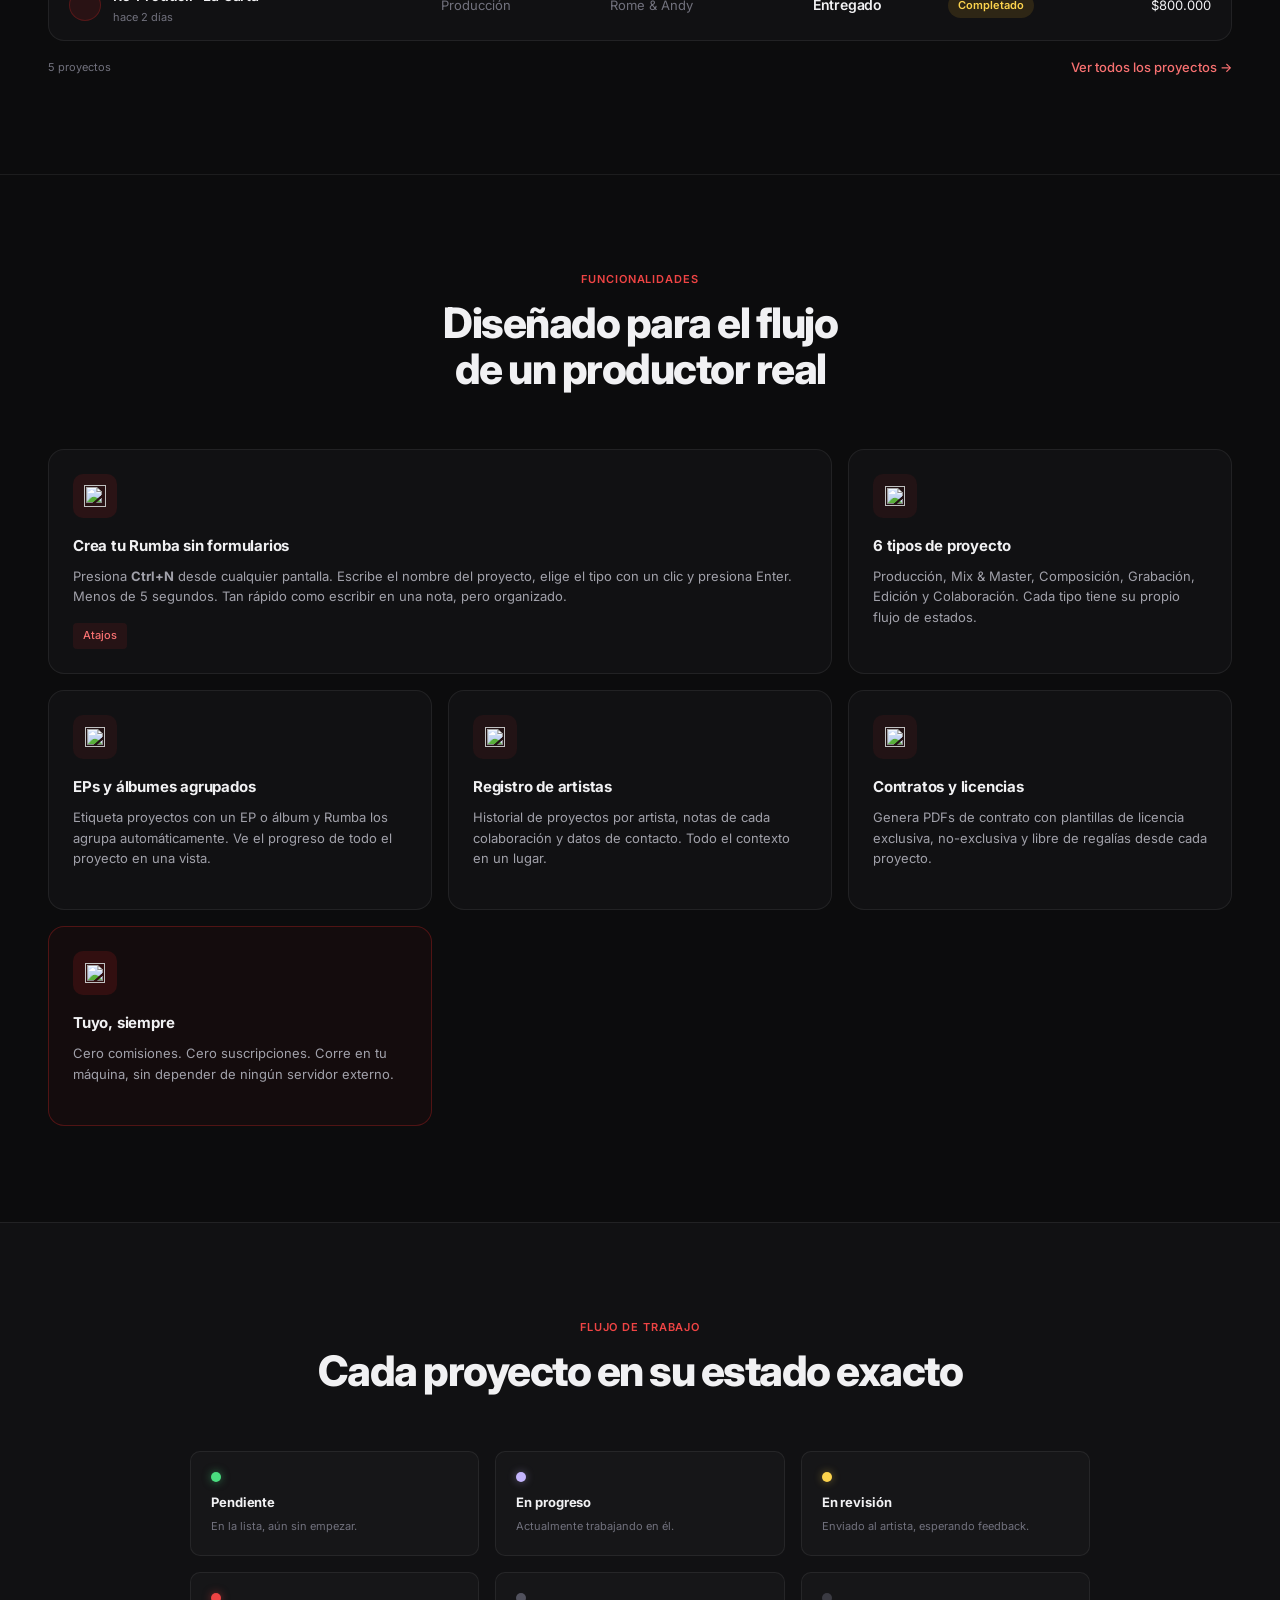
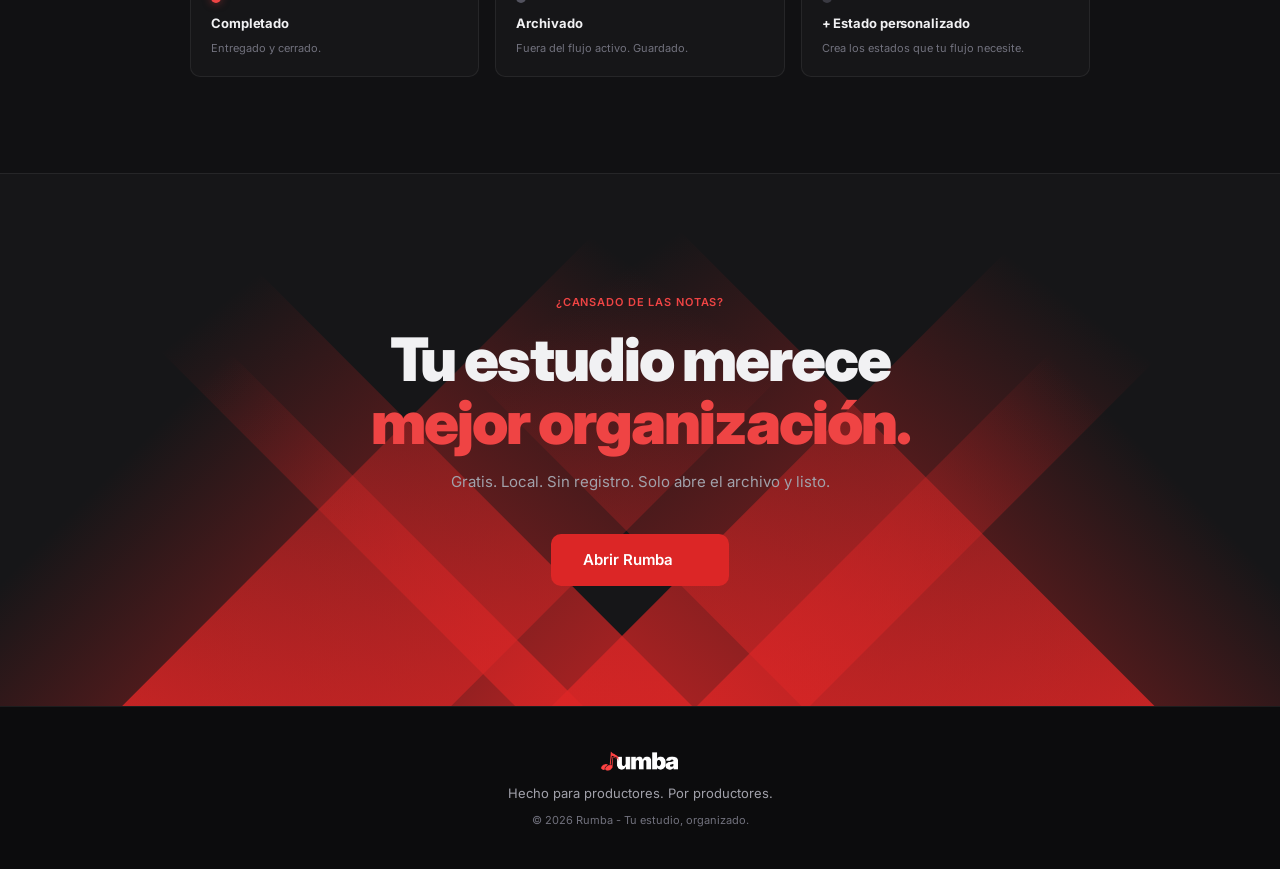
==== commit df3f54e8: "Demostracion en index funcional" ====
--- a/Rumba v1/index.html
+++ b/Rumba v1/index.html
@@ -23,10 +23,8 @@
       <li><a href="#features">Funciones</a></li>
       <li><a href="#states">Flujo</a></li>
     </ul>
-    <!-- <a href="login.html" class="nav-cta">Ingresar</a> -->
-    <a onclick="logout()" class="nav-cta">Cerrar sesión</a>
+    <a href="login.html" class="nav-cta">Ingresar</a>
     <button class="nav-hamburger" aria-label="Menú">&#9776;</button>
-
   </nav>
 
   <!-- HERO -->
@@ -58,7 +56,6 @@
         <a href="#demo" class="btn-ghost">Ver demo</a>
       </div>
 
-
     </div>
 
     <!-- nuevas tarjetas hero -->
@@ -94,7 +91,7 @@
   </section>
 
   <!-- VISTA PREVIA -->
-  <!-- Demostracion (nada funcional) -->
+  <!-- Demostracion — funcional via demo.js -->
   <section class="catalog-section" id="demo">
     <div class="section-header">
       <p class="label-eyebrow">Vista previa</p>
@@ -106,17 +103,20 @@
     <div class="catalog-toolbar">
       <div class="search-bar">
         <img src="https://img.icons8.com/material/14/A1A1AA/search--v1.png" alt="" style="width:14px;height:14px;" />
-        <span>Buscar proyecto o artista...</span>
+        <!-- Búsqueda en tiempo real -->
+        <input id="input-buscar" type="text" placeholder="Buscar proyecto o artista..."
+          style="background:none;border:none;outline:none;color:var(--text-primary);font-family:Inter,sans-serif;font-size:13px;width:100%;" />
       </div>
       <div class="filter-pills">
-        <button class="pill pill-active">Todos</button>
-        <button class="pill">Producción</button>
-        <button class="pill">Mix & Master</button>
-        <button class="pill">Composición</button>
-        <button class="pill">Urgentes</button>
-      </div>
-      <!-- funcionlidad estrella  -->
-      <button class="btn-add">
+        <!-- Los filtros llaman a filtrar() en demo.js -->
+        <button class="pill pill-active" onclick="filtrar('Todos', this)">Todos</button>
+        <button class="pill" onclick="filtrar('Producción', this)">Producción</button>
+        <button class="pill" onclick="filtrar('Mix & Master', this)">Mix & Master</button>
+        <button class="pill" onclick="filtrar('Composición', this)">Composición</button>
+        <button class="pill" onclick="filtrar('Urgentes', this)">Urgentes</button>
+      </div>
+      <!-- funcionlidad estrella — abre modal -->
+      <button class="btn-add" id="btn-nuevo">
         <img src="https://img.icons8.com/material/14/FFFFFF/plus-math--v1.png" alt="" style="width:14px;height:14px;" />
         Nuevo proyecto
         <span class="kbd">Ctrl+N</span>
@@ -133,104 +133,95 @@
         <span>Estado</span>
         <span>Pago</span>
       </div>
-
-      <!-- ejemplo proyecto urgente -->
-      <div class="table-row">
-        <div class="beat-info">
-          <button class="play-btn" aria-label="Ver">
-            <img src="https://img.icons8.com/material/10/F87171/music--v1.png" alt="" style="width:10px;height:10px;" />
-          </button>
-          <div>
-            <div class="text-bold-sm">Beats para Jerry Di <span class="badge-urgent">Urgente</span></div>
-            <div class="text-xs-muted beat-sub">creado hace 1 día</div>
-          </div>
-        </div>
-        <span class="cell-muted">Producción</span>
-        <span class="cell-muted">Jerry Di</span>
-        <span class="cell-muted">Hoy</span>
-        <span><span class="status-badge negotiation">En progreso</span></span>
-        <span class="cell-cash">$1'000.000</span>
-      </div>
-
-      <!-- ejemplo proyecto mezcla master -->
-      <div class="table-row">
-        <div class="beat-info">
-          <button class="play-btn" aria-label="Ver">
-            <img src="https://img.icons8.com/material/10/F87171/music--v1.png" alt="" style="width:10px;height:10px;" />
-          </button>
-          <div>
-            <div class="text-bold-sm">Mix Estelar <span class="badge-ep">EP Mizar</span></div>
-            <div class="text-xs-muted beat-sub">creado hace 3 días</div>
-          </div>
-        </div>
-        <span class="cell-muted">Mix & Master</span>
-        <span class="cell-muted">MIZ4R</span>
-        <span class="text-bold-sm">Viernes</span>
-        <span><span class="status-badge negotiation">En progreso</span></span>
-        <span class="cell-actions"><button class="action-btn">···</button></span>
-      </div>
-
-      <!-- ejemplo proyecto composición -->
-      <div class="table-row">
-        <div class="beat-info">
-          <button class="play-btn" aria-label="Ver">
-            <img src="https://img.icons8.com/material/10/F87171/music--v1.png" alt="" style="width:10px;height:10px;" />
-          </button>
-          <div>
-            <div class="text-bold-sm">Sesión con Nash</div>
-            <div class="text-xs-muted beat-sub">creado hace 5 días</div>
-          </div>
-        </div>
-        <span class="cell-muted">Composición</span>
-        <span class="cell-muted">Nash</span>
-        <span class="text-bold-sm">—</span>
-        <span><span class="status-badge available">Pendiente</span></span>
-        <span class="cell-actions"><button class="action-btn">···</button></span>
-      </div>
-
-      <!-- ejemplo proyecto grabación -->
-      <div class="table-row">
-        <div class="beat-info">
-          <button class="play-btn" aria-label="Ver">
-            <img src="https://img.icons8.com/material/10/F87171/music--v1.png" alt="" style="width:10px;height:10px;" />
-          </button>
-          <div>
-            <div class="text-bold-sm">Grabar Voces 'Tus Fotos' <span class="badge-ep">EP Mizar</span></div>
-            <div class="text-xs-muted beat-sub">creado hace 1 semana</div>
-          </div>
-        </div>
-        <span class="cell-muted">Grabación</span>
-        <span class="cell-muted">Ze7ian</span>
-        <span class="text-bold-sm">Próx. semana</span>
-        <span><span class="status-badge available">Pendiente</span></span>
-        <span class="cell-actions"><button class="action-btn">···</button></span>
-      </div>
-
-      <!-- entregado -->
-      <div class="table-row">
-        <div class="beat-info">
-          <button class="play-btn" aria-label="Ver">
-            <img src="https://img.icons8.com/material/10/F87171/music--v1.png" alt="" style="width:10px;height:10px;" />
-          </button>
-          <div>
-            <div class="text-bold-sm">Re-Producir 'La Carta'</div>
-            <div class="text-xs-muted beat-sub">entregado hace 2 días</div>
-          </div>
-        </div>
-        <span class="cell-muted">Producción</span>
-        <span class="cell-muted">Rome & Andy</span>
-        <span class="text-bold-sm">Entregado</span>
-        <span><span class="status-badge licensed">Completado</span></span>
-        <span class="cell-actions"><button class="action-btn">···</button></span>
-      </div>
-
+      <!-- Las filas las genera demo.js -->
+      <div id="tabla-body"></div>
     </div>
 
     <div class="catalog-footer">
-      <span class="text-xs-muted">5 de 19 proyectos mostrados</span>
+      <span class="text-xs-muted" id="contador">Cargando...</span>
       <a href="#" class="link-more">Ver todos los proyectos →</a>
     </div>
   </section>
+
+  <!-- MODAL NUEVO / EDITAR PROYECTO -->
+  <div class="modal-overlay" id="modal-overlay">
+    <div class="modal">
+      <div class="modal-header">
+        <span class="modal-title" id="modal-titulo">Creando un proyecto...</span>
+        <button class="modal-close" id="modal-cerrar">✕</button>
+      </div>
+
+      <div class="modal-field">
+        <label class="modal-label">Nombre de la Rumba</label>
+        <input class="modal-input" id="campo-nombre" type="text" placeholder="Ej: Mix Estelar" />
+      </div>
+
+      <div class="modal-row">
+        <div class="modal-field">
+          <label class="modal-label">Tipo</label>
+          <select class="modal-select" id="campo-tipo">
+            <option value="Producción">Producción</option>
+            <option value="Mix & Master">Mix & Master</option>
+            <option value="Composición">Composición</option>
+            <option value="Grabación">Grabación</option>
+            <option value="Edición">Edición</option>
+            <option value="Colaboración">Colaboración</option>
+          </select>
+        </div>
+        <div class="modal-field">
+          <label class="modal-label">Estado</label>
+          <select class="modal-select" id="campo-estado">
+            <option value="Pendiente">Pendiente</option>
+            <option value="En progreso">En progreso</option>
+            <option value="En revisión">En revisión</option>
+            <option value="Completado">Completado</option>
+            <option value="Archivado">Archivado</option>
+          </select>
+        </div>
+      </div>
+
+      <div class="modal-row">
+        <div class="modal-field">
+          <label class="modal-label">Artista</label>
+          <input class="modal-input" id="campo-artista" type="text" placeholder="Ej: MIZ4R" />
+        </div>
+        <div class="modal-field">
+          <label class="modal-label">Entrega</label>
+          <input class="modal-input" id="campo-entrega" type="text" placeholder="Ej: Viernes" />
+        </div>
+      </div>
+
+      <div class="modal-row">
+        <div class="modal-field">
+          <label class="modal-label">Pago (opcional)</label>
+          <input class="modal-input" id="campo-pago" type="text" placeholder="Ej: $500.000" />
+        </div>
+        <div class="modal-field">
+          <label class="modal-label">EP / Álbum (opcional)</label>
+          <input class="modal-input" id="campo-ep" type="text" placeholder="Ej: EP Mizar" />
+        </div>
+      </div>
+
+      <div class="modal-footer">
+        <button class="btn-cancel" id="btn-cancelar">Cancelar</button>
+        <button class="btn-primary" id="btn-guardar">
+          <span>Guardar proyecto</span>
+        </button>
+      </div>
+    </div>
+  </div>
+
+  <!-- Menú contextual de fila (editar / eliminar) -->
+  <div class="row-menu" id="row-menu">
+    <button class="row-menu-item" id="menu-editar">
+      <img src="https://img.icons8.com/material/14/A1A1AA/edit--v1.png" alt="" style="width:14px;height:14px;" />
+      Editar
+    </button>
+    <button class="row-menu-item danger" id="menu-eliminar">
+      <img src="https://img.icons8.com/material/14/F87171/trash--v1.png" alt="" style="width:14px;height:14px;" />
+      Eliminar
+    </button>
+  </div>
 
   <!-- funcionalidades -->
   <section class="features-section" id="features">
@@ -376,9 +367,7 @@
     <p class="footer-copy">© 2026 Rumba - Tu estudio, organizado.</p>
   </footer>
 
-
-  <script src="Java/index.js"></script>
-
+  <script src="Java/demo.js"></script>
 </body>
 
 </html>
--- a/Rumba v1/style.css
+++ b/Rumba v1/style.css
@@ -473,6 +473,218 @@
   color: var(--text-secondary);
 }
 
+/* --- MODAL NUEVO/EDITAR PROYECTO --- */
+.modal-overlay {
+  position: fixed;
+  inset: 0;
+  z-index: 200;
+  background: rgba(0, 0, 0, 0.7);
+  display: flex;
+  align-items: center;
+  justify-content: center;
+  opacity: 0;
+  pointer-events: none;
+  transition: opacity 0.2s;
+}
+
+.modal-overlay.active {
+  opacity: 1;
+  pointer-events: all;
+}
+
+.modal {
+  background: var(--bg-card);
+  border: 1px solid var(--border-mid);
+  border-radius: var(--radius-lg);
+  padding: 28px 32px;
+  width: 100%;
+  max-width: 480px;
+  transform: translateY(12px);
+  transition: transform 0.2s;
+}
+
+.modal-overlay.active .modal {
+  transform: translateY(0);
+}
+
+.modal-header {
+  display: flex;
+  align-items: center;
+  justify-content: space-between;
+  margin-bottom: 24px;
+}
+
+.modal-title {
+  font-size: 16px;
+  font-weight: 700;
+  letter-spacing: -0.3px;
+}
+
+.modal-close {
+  background: none;
+  border: none;
+  color: var(--text-muted);
+  font-size: 20px;
+  cursor: pointer;
+  line-height: 1;
+  padding: 4px;
+  border-radius: var(--radius-sm);
+  transition: color 0.15s, background 0.15s;
+}
+
+.modal-close:hover {
+  color: var(--text-primary);
+  background: var(--bg-hover);
+}
+
+.modal-field {
+  margin-bottom: 16px;
+}
+
+.modal-label {
+  display: block;
+  font-size: 11px;
+  font-weight: 600;
+  text-transform: uppercase;
+  letter-spacing: 0.07em;
+  color: var(--text-muted);
+  margin-bottom: 6px;
+}
+
+.modal-input,
+.modal-select {
+  width: 100%;
+  background: var(--bg-surface);
+  border: 1px solid var(--border-mid);
+  border-radius: var(--radius-md);
+  color: var(--text-primary);
+  font-family: var(--font);
+  font-size: 14px;
+  padding: 9px 12px;
+  outline: none;
+  transition: border-color 0.15s;
+}
+
+.modal-input:focus,
+.modal-select:focus {
+  border-color: var(--red-600);
+}
+
+.modal-select option {
+  background: var(--bg-card);
+}
+
+.modal-row {
+  display: grid;
+  grid-template-columns: 1fr 1fr;
+  gap: 12px;
+}
+
+.modal-footer {
+  display: flex;
+  justify-content: flex-end;
+  gap: 10px;
+  margin-top: 24px;
+}
+
+.btn-cancel {
+  font-size: 13px;
+  font-weight: 500;
+  padding: 9px 18px;
+  background: transparent;
+  color: var(--text-secondary);
+  border: 1px solid var(--border-mid);
+  border-radius: var(--radius-md);
+  cursor: pointer;
+  transition: background 0.15s;
+}
+
+.btn-cancel:hover {
+  background: var(--bg-hover);
+}
+
+/* Menú contextual de fila */
+.row-menu {
+  position: absolute;
+  z-index: 150;
+  background: var(--bg-card);
+  border: 1px solid var(--border-mid);
+  border-radius: var(--radius-md);
+  padding: 4px;
+  min-width: 130px;
+  box-shadow: 0 8px 24px rgba(0, 0, 0, 0.4);
+  display: none;
+}
+
+.row-menu.active {
+  display: block;
+}
+
+.row-menu-item {
+  display: flex;
+  align-items: center;
+  gap: 8px;
+  width: 100%;
+  padding: 8px 10px;
+  font-size: 13px;
+  font-weight: 500;
+  color: var(--text-secondary);
+  background: none;
+  border: none;
+  border-radius: var(--radius-sm);
+  cursor: pointer;
+  text-align: left;
+  transition: background 0.1s, color 0.1s;
+}
+
+.row-menu-item:hover {
+  background: var(--bg-hover);
+  color: var(--text-primary);
+}
+
+.row-menu-item.danger {
+  color: var(--red-400);
+}
+
+.row-menu-item.danger:hover {
+  background: rgba(220, 38, 38, 0.1);
+}
+
+/* Tabla vacía */
+.table-empty {
+  text-align: center;
+  padding: 40px 20px;
+  color: var(--text-muted);
+  font-size: 13px;
+}
+
+/* Contenedor relativo para menú contextual */
+.catalog-table {
+  position: relative;
+}
+
+.catalog-footer {
+  display: flex;
+  align-items: center;
+  justify-content: space-between;
+  margin-top: 16px;
+}
+
+.catalog-count {
+  font-size: 12px;
+  color: var(--text-muted);
+}
+
+.link-more {
+  font-size: 13px;
+  font-weight: 500;
+  color: var(--red-400);
+  transition: color 0.15s;
+}
+
+.link-more:hover {
+  color: var(--red-500);
+}
 
 /* --- ENCABEZADOS DE SECCIÓN --- */
 .section-header {
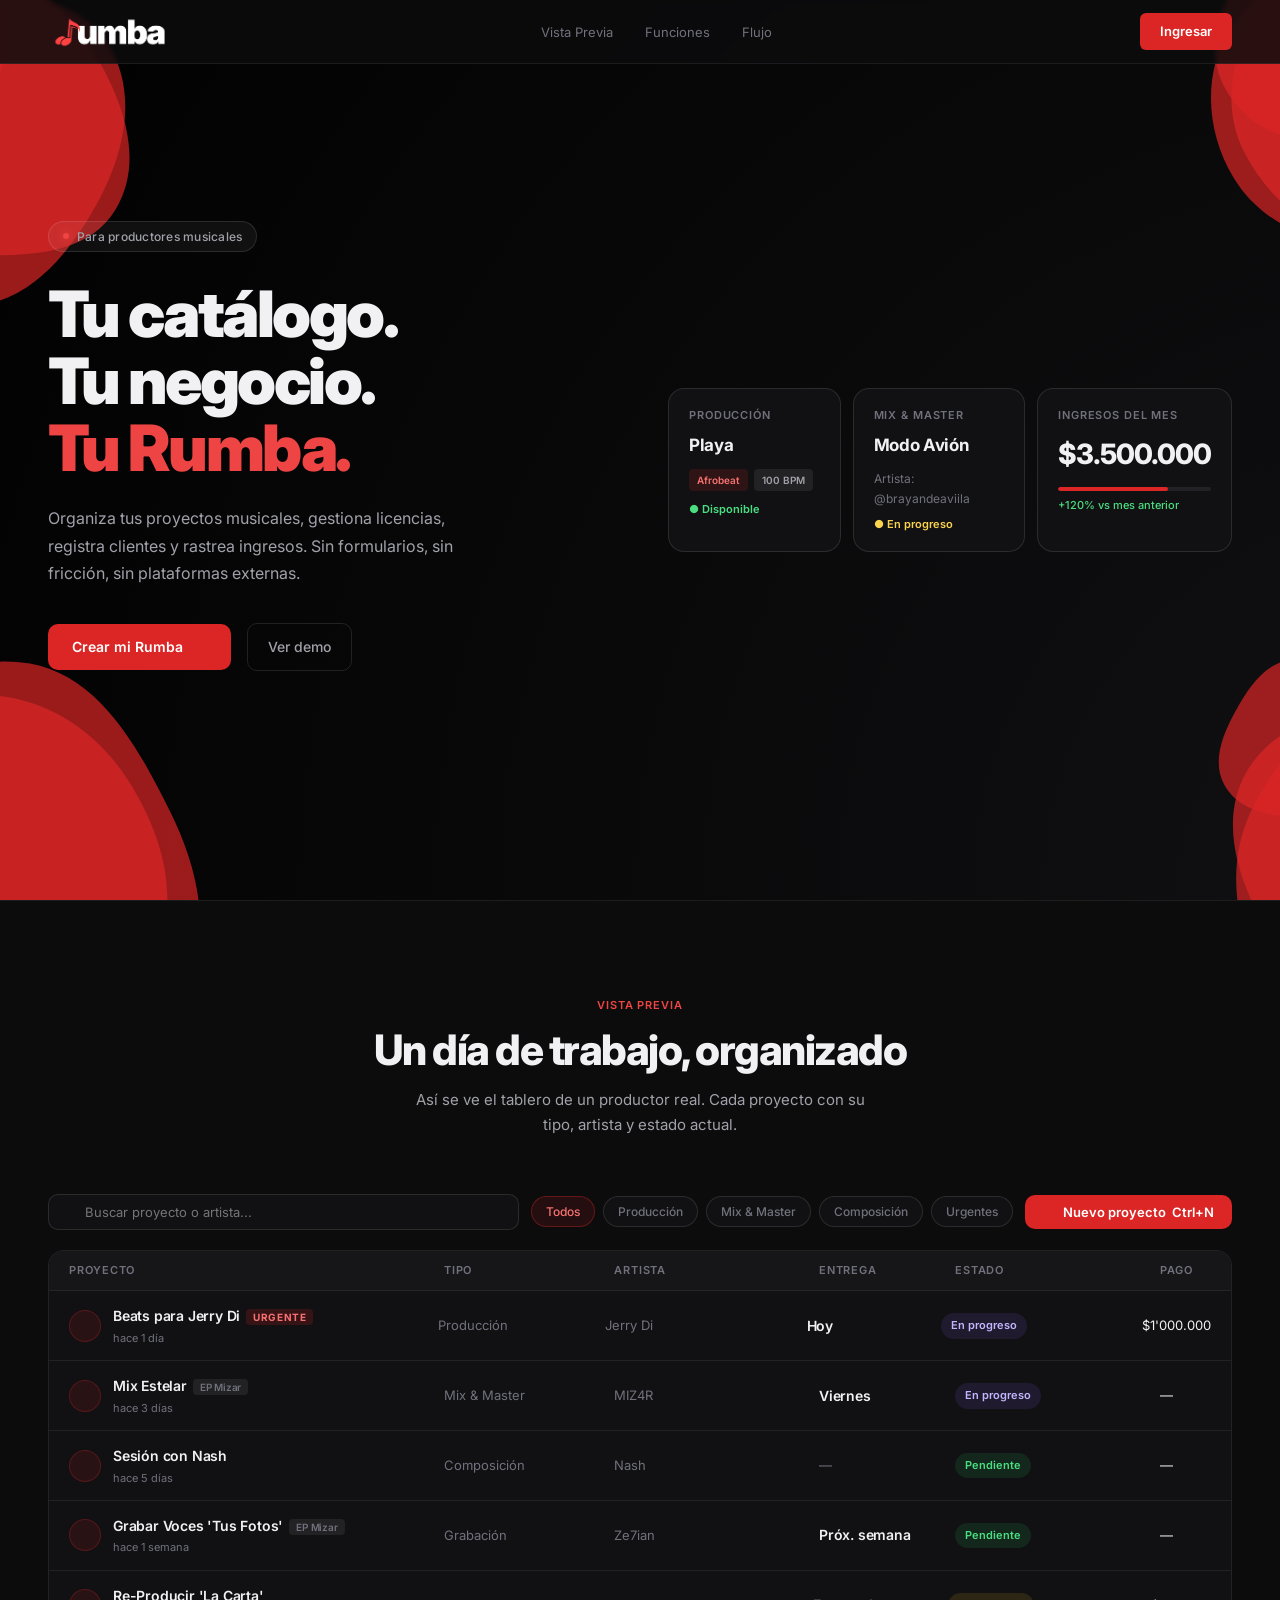
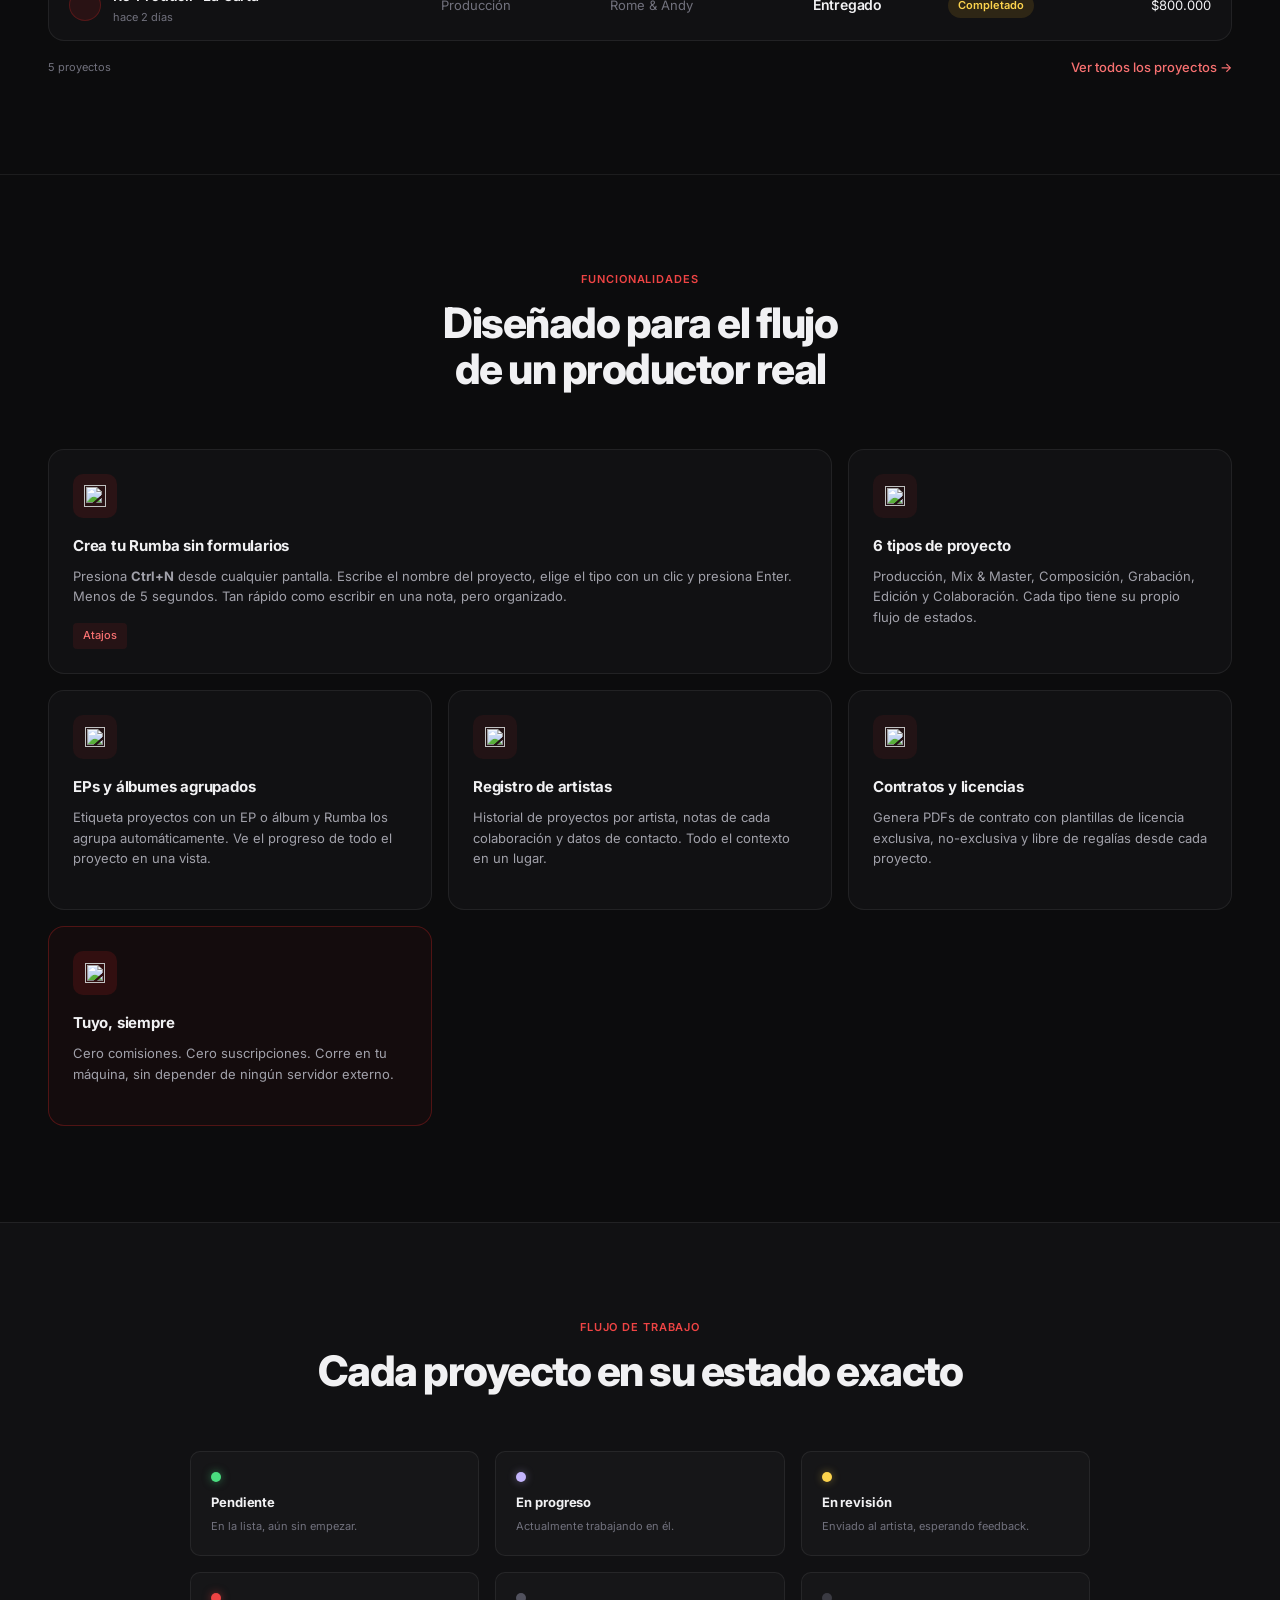
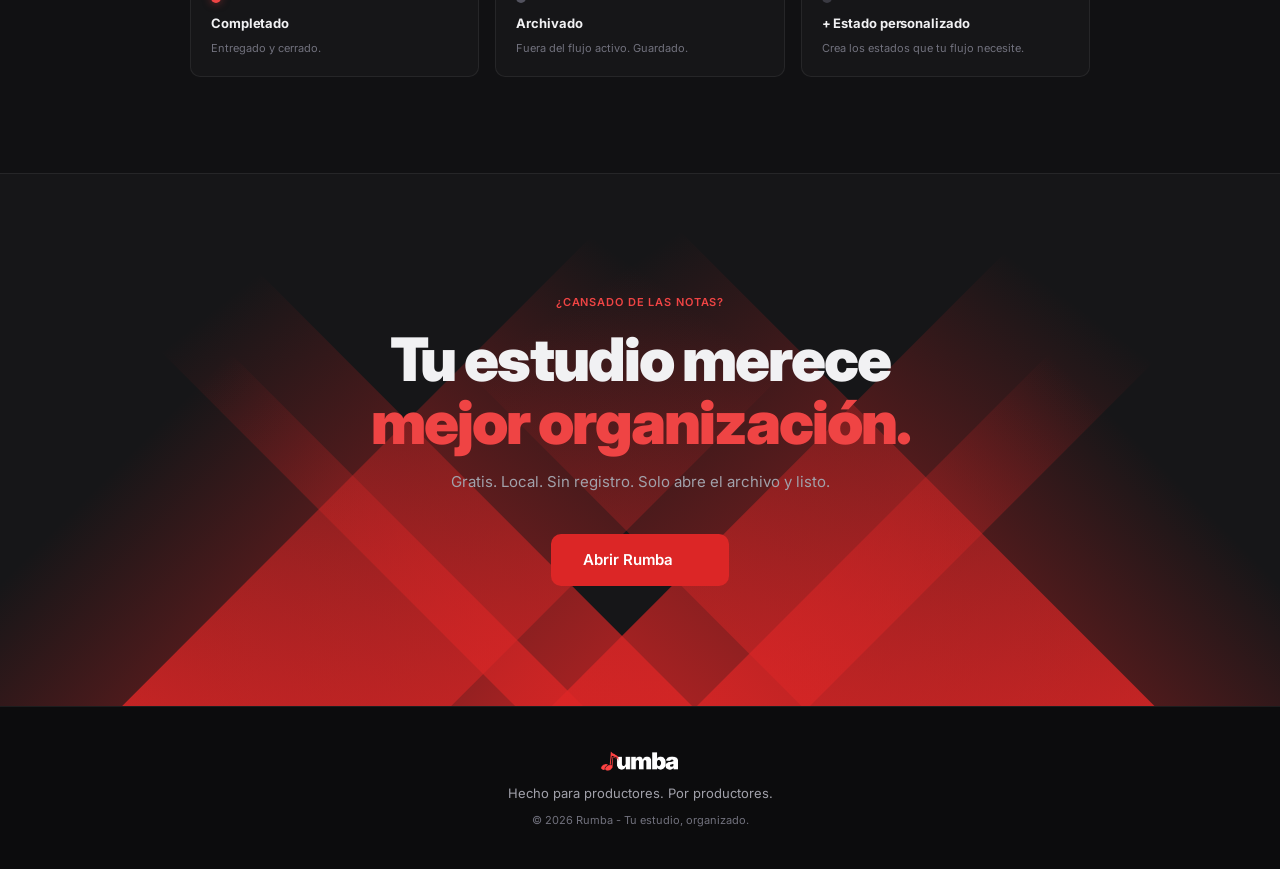
==== commit e0581fb5: "Agregando importar audiosy reproducirlos" ====
--- a/Rumba v1/index.html
+++ b/Rumba v1/index.html
@@ -144,73 +144,89 @@
   </section>
 
   <!-- MODAL NUEVO / EDITAR PROYECTO -->
-  <div class="modal-overlay" id="modal-overlay">
-    <div class="modal">
-      <div class="modal-header">
-        <span class="modal-title" id="modal-titulo">Creando un proyecto...</span>
-        <button class="modal-close" id="modal-cerrar">✕</button>
-      </div>
-
-      <div class="modal-field">
-        <label class="modal-label">Nombre de la Rumba</label>
-        <input class="modal-input" id="campo-nombre" type="text" placeholder="Ej: Mix Estelar" />
-      </div>
-
-      <div class="modal-row">
+<div class="modal-overlay" id="modal-overlay">
+  <div class="modal">
+    <div class="modal-header">
+      <span class="modal-title" id="modal-titulo">Creando un proyecto...</span>
+      <button class="modal-close" id="modal-cerrar">✕</button>
+    </div>
+
+    <div class="modal-field">
+      <label class="modal-label">Nombre de la Rumba</label>
+      <input class="modal-input" id="campo-nombre" type="text" placeholder="Ej: Mix Estelar" />
+    </div>
+
+    <div class="modal-row">
+      <div class="modal-field">
+        <label class="modal-label">Tipo</label>
+        <select class="modal-select" id="campo-tipo">
+          <option value="Producción">Producción</option>
+          <option value="Mix & Master">Mix & Master</option>
+          <option value="Composición">Composición</option>
+          <option value="Grabación">Grabación</option>
+          <option value="Edición">Edición</option>
+          <option value="Colaboración">Colaboración</option>
+        </select>
+      </div>
+      <div class="modal-field">
+        <label class="modal-label">Estado</label>
+        <select class="modal-select" id="campo-estado">
+          <option value="Pendiente">Pendiente</option>
+          <option value="En progreso">En progreso</option>
+          <option value="En revisión">En revisión</option>
+          <option value="Completado">Completado</option>
+          <option value="Archivado">Archivado</option>
+        </select>
+      </div>
+    </div>
+
+    <div class="modal-row">
+      <div class="modal-field">
+        <label class="modal-label">Artista</label>
+        <input class="modal-input" id="campo-artista" type="text" placeholder="Ej: MIZ4R" />
+      </div>
+      <div class="modal-field">
+        <label class="modal-label">Entrega</label>
+        <input class="modal-input" id="campo-entrega" type="text" placeholder="Ej: Viernes" />
+      </div>
+    </div>
+
+    <div class="modal-row">
+      <div class="modal-field">
+        <label class="modal-label">Pago (opcional)</label>
+        <input class="modal-input" id="campo-pago" type="text" placeholder="Ej: $500.000" />
+      </div>
+      <div class="modal-field">
+        <label class="modal-label">EP / Álbum (opcional)</label>
+        <input class="modal-input" id="campo-ep" type="text" placeholder="Ej: EP Mizar" />
+      </div>
+    </div>
+
+    <!-- CHECKBOX URGENTE -->
+    <div class="modal-field">
+      <label class="modal-label">
+        <input type="checkbox" id="campo-urgente">
+        Marcar como urgente
+      </label>
+    </div>
+
         <div class="modal-field">
-          <label class="modal-label">Tipo</label>
-          <select class="modal-select" id="campo-tipo">
-            <option value="Producción">Producción</option>
-            <option value="Mix & Master">Mix & Master</option>
-            <option value="Composición">Composición</option>
-            <option value="Grabación">Grabación</option>
-            <option value="Edición">Edición</option>
-            <option value="Colaboración">Colaboración</option>
-          </select>
-        </div>
-        <div class="modal-field">
-          <label class="modal-label">Estado</label>
-          <select class="modal-select" id="campo-estado">
-            <option value="Pendiente">Pendiente</option>
-            <option value="En progreso">En progreso</option>
-            <option value="En revisión">En revisión</option>
-            <option value="Completado">Completado</option>
-            <option value="Archivado">Archivado</option>
-          </select>
-        </div>
-      </div>
-
-      <div class="modal-row">
-        <div class="modal-field">
-          <label class="modal-label">Artista</label>
-          <input class="modal-input" id="campo-artista" type="text" placeholder="Ej: MIZ4R" />
-        </div>
-        <div class="modal-field">
-          <label class="modal-label">Entrega</label>
-          <input class="modal-input" id="campo-entrega" type="text" placeholder="Ej: Viernes" />
-        </div>
-      </div>
-
-      <div class="modal-row">
-        <div class="modal-field">
-          <label class="modal-label">Pago (opcional)</label>
-          <input class="modal-input" id="campo-pago" type="text" placeholder="Ej: $500.000" />
-        </div>
-        <div class="modal-field">
-          <label class="modal-label">EP / Álbum (opcional)</label>
-          <input class="modal-input" id="campo-ep" type="text" placeholder="Ej: EP Mizar" />
-        </div>
-      </div>
-
-      <div class="modal-footer">
-        <button class="btn-cancel" id="btn-cancelar">Cancelar</button>
-        <button class="btn-primary" id="btn-guardar">
-          <span>Guardar proyecto</span>
-        </button>
-      </div>
+      <label class="modal-label">Importar canción</label>
+      <label class="custom-file-btn">
+        Seleccionar audio
+        <input type="file" id="campo-audio" accept="audio/*">
+      </label>
+      <span id="nombre-archivo" class="file-name">Ningún archivo seleccionado</span>
+    </div>
+
+    <div class="modal-footer">
+      <button class="btn-cancel" id="btn-cancelar">Cancelar</button>
+      <button class="btn-primary" id="btn-guardar">
+        <span>Guardar proyecto</span>
+      </button>
     </div>
   </div>
-
+</div>
   <!-- Menú contextual de fila (editar / eliminar) -->
   <div class="row-menu" id="row-menu">
     <button class="row-menu-item" id="menu-editar">
--- a/Rumba v1/style.css
+++ b/Rumba v1/style.css
@@ -1265,4 +1265,54 @@
   .hstat {
     padding: 0 16px;
   }
+}
+/* =======================
+   Botón de audio
+   ======================= */
+.audio-btn {
+    background: #F87171;          /* color de fondo suave */
+    border: none;                 /* sin borde */
+    border-radius: 6px;           /* esquinas redondeadas */
+    padding: 6px;                 /* espacio interno */
+    cursor: pointer;              /* puntero al pasar */
+    display: inline-flex;         /* icono centrado */
+    align-items: center;
+    justify-content: center;
+    transition: background 0.2s;
+}
+
+.audio-btn img {
+    width: 20px;
+    height: 20px;
+}
+
+.audio-btn:hover {
+    background: #EF4444;         
+}
+
+.audio-btn.playing {
+    background: #34D399;         
+}
+
+/* =======================
+   Botón de seleccionar archivo
+   ======================= */
+input[type="file"] {
+    display: none;               
+}
+
+.custom-file-btn {
+    background: #3B82F6;
+    color: white;
+    border: none;
+    padding: 6px 10px;
+    border-radius: 6px;
+    cursor: pointer;
+    font-size: 0.9rem;
+    transition: background 0.2s;
+    display: inline-block;
+}
+
+.custom-file-btn:hover {
+    background: #2563EB;          
 }
